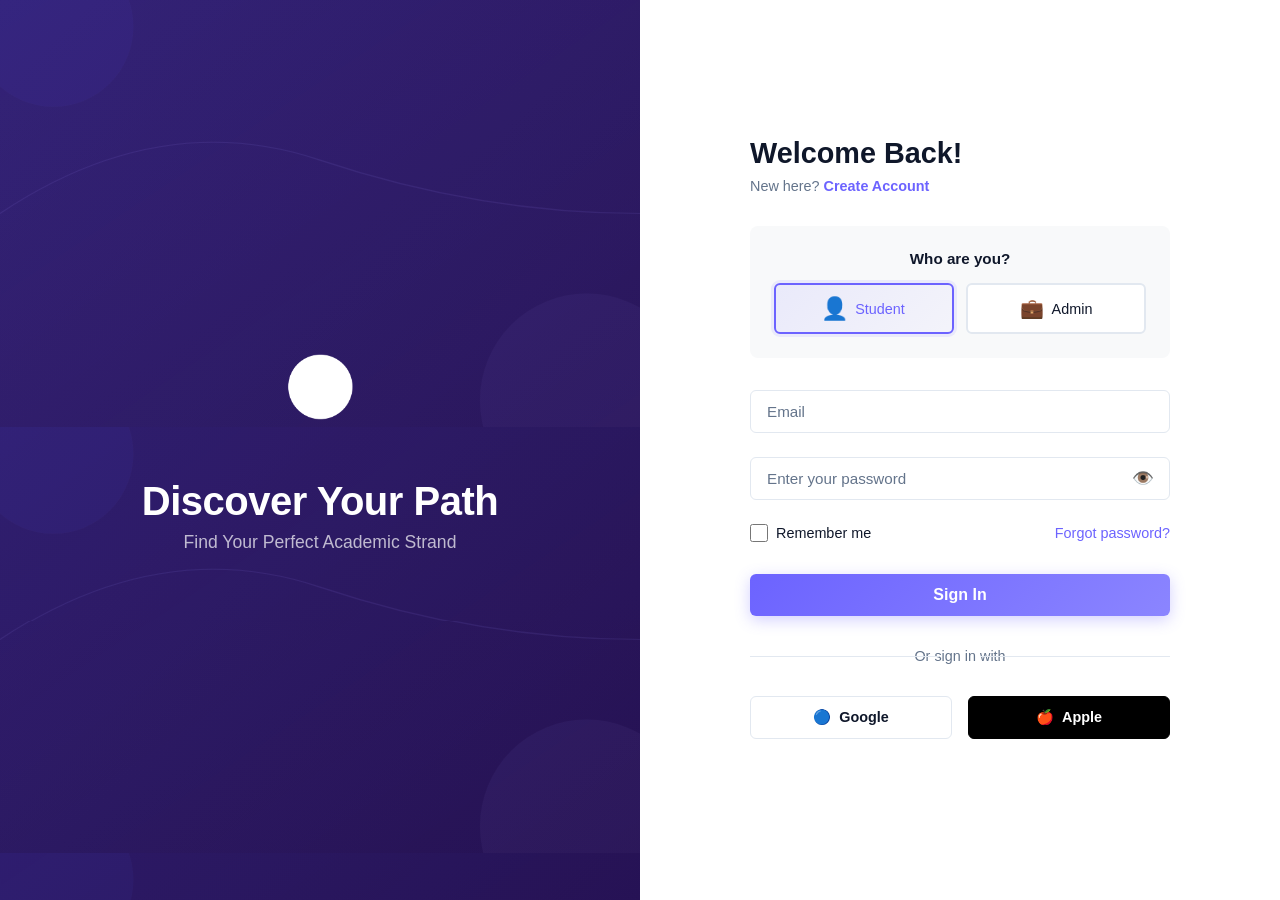
==== admin.html @ f60626fd "WIP: admin auth table and admin CRUD wiring" ====
<!DOCTYPE html>
<html lang="en">

<head>
    <meta charset="UTF-8">
    <meta name="viewport" content="width=device-width, initial-scale=1.0">
    <title>Admin Dashboard - StrandWise</title>
    <link rel="stylesheet" href="admin.css">
</head>

<body>
    <!-- ============ ADMIN DASHBOARD ============ -->
    <div class="admin-container">
        <!-- Sidebar Navigation -->
        <aside class="admin-sidebar">
            <div class="admin-logo">
                <img src="img/logo strandwise.png" alt="StrandWise" class="logo-img">
                <span>StrandWise Admin</span>
            </div>

            <nav class="admin-nav">
                <ul>
                    <li><a href="#dashboard" class="nav-link active" data-section="dashboard">📊 Dashboard</a></li>
                    <li><a href="#users" class="nav-link" data-section="users">👥 Users</a></li>
                    <li><a href="#assessments" class="nav-link" data-section="assessments">📋 Assessments</a></li>
                    <li><a href="#analytics" class="nav-link" data-section="analytics">📈 Analytics</a></li>
                    <li><a href="#reports" class="nav-link" data-section="reports">📄 Reports</a></li>
                    <li><a href="#settings" class="nav-link" data-section="settings">⚙️ Settings</a></li>
                </ul>
            </nav>

            <div class="admin-footer">
                <button class="btn-logout" onclick="logoutAdmin()">🚪 Logout</button>
            </div>
        </aside>

        <!-- Main Content -->
        <main class="admin-main">
            <!-- Top Bar -->
            <div class="admin-topbar">
                <div class="topbar-left">
                    <h1>Admin Dashboard</h1>
                </div>
                <div class="topbar-right">
                    <div class="admin-info">
                        <span class="admin-name">Administrator</span>
                        <div class="admin-avatar">AD</div>
                    </div>
                </div>
            </div>

            <!-- Content Area -->
            <div class="admin-content">

                <!-- Dashboard Section -->
                <section id="dashboard-section" class="section active">
                    <div class="section-header">
                        <h2>Dashboard Overview</h2>
                        <p>System statistics and monitor key metrics</p>
                    </div>

                    <!-- Stats Grid -->
                    <div class="stats-grid">
                        <div class="stat-card">
                            <div class="stat-icon">👥</div>
                            <div class="stat-content">
                                <h3>Total Users</h3>
                                <p class="stat-number" id="totalUsers">0</p>
                                <span class="stat-label">Registered users</span>
                            </div>
                        </div>

                        <div class="stat-card">
                            <div class="stat-icon">✅</div>
                            <div class="stat-content">
                                <h3>Assessments Completed</h3>
                                <p class="stat-number" id="completedAssessments">0</p>
                                <span class="stat-label">This month</span>
                            </div>
                        </div>

                        <div class="stat-card">
                            <div class="stat-icon">🎯</div>
                            <div class="stat-content">
                                <h3>Average Score</h3>
                                <p class="stat-number" id="avgScore">0%</p>
                                <span class="stat-label">All assessments</span>
                            </div>
                        </div>

                        <div class="stat-card">
                            <div class="stat-icon">📊</div>
                            <div class="stat-content">
                                <h3>Active Sessions</h3>
                                <p class="stat-number" id="activeSessions">0</p>
                                <span class="stat-label">Currently online</span>
                            </div>
                        </div>
                    </div>

                    <!-- Charts Section -->
                    <div class="charts-row">
                        <div class="chart-card">
                            <h3>Strand Distribution</h3>
                            <div class="strand-chart">
                                <div class="strand-bar">
                                    <div class="strand-label">Science</div>
                                    <div class="strand-progress">
                                        <div class="strand-fill science" style="width: 28%"></div>
                                    </div>
                                    <div class="strand-percent">28%</div>
                                </div>
                                <div class="strand-bar">
                                    <div class="strand-label">Technology</div>
                                    <div class="strand-progress">
                                        <div class="strand-fill technology" style="width: 35%"></div>
                                    </div>
                                    <div class="strand-percent">35%</div>
                                </div>
                                <div class="strand-bar">
                                    <div class="strand-label">Business</div>
                                    <div class="strand-progress">
                                        <div class="strand-fill business" style="width: 22%"></div>
                                    </div>
                                    <div class="strand-percent">22%</div>
                                </div>
                                <div class="strand-bar">
                                    <div class="strand-label">Arts & Humanities</div>
                                    <div class="strand-progress">
                                        <div class="strand-fill arts" style="width: 15%"></div>
                                    </div>
                                    <div class="strand-percent">15%</div>
                                </div>
                            </div>
                        </div>

                        <div class="chart-card">
                            <h3>User Growth (Last 7 Days)</h3>
                            <div class="daily-chart">
                                <div class="day-bar" style="height: 45%;" title="Mon: 15"></div>
                                <div class="day-bar" style="height: 60%;" title="Tue: 20"></div>
                                <div class="day-bar" style="height: 55%;" title="Wed: 18"></div>
                                <div class="day-bar" style="height: 70%;" title="Thu: 24"></div>
                                <div class="day-bar" style="height: 65%;" title="Fri: 22"></div>
                                <div class="day-bar" style="height: 50%;" title="Sat: 17"></div>
                                <div class="day-bar" style="height: 40%;" title="Sun: 13"></div>
                            </div>
                        </div>
                    </div>

                    <!-- Recent Activity -->
                    <div class="activity-card">
                        <h3>Recent Activity</h3>
                        <div class="activity-list">
                            <div class="activity-item">
                                <span class="activity-time">2 hours ago</span>
                                <span class="activity-desc">New user registered</span>
                            </div>
                            <div class="activity-item">
                                <span class="activity-time">5 hours ago</span>
                                <span class="activity-desc">Assessment submitted</span>
                            </div>
                            <div class="activity-item">
                                <span class="activity-time">1 day ago</span>
                                <span class="activity-desc">System backup completed</span>
                            </div>
                            <div class="activity-item">
                                <span class="activity-time">2 days ago</span>
                                <span class="activity-desc">New assessment question added</span>
                            </div>
                        </div>
                    </div>
                </section>

                <!-- Users Section -->
                <section id="users-section" class="section">
                    <div class="section-header">
                        <h2>User Management</h2>
                        <button class="btn-primary" onclick="openAddUserModal()">+ Add User</button>
                    </div>

                    <div class="search-bar">
                        <input type="text" id="userSearch" placeholder="Search users by name or email...">
                        <button onclick="searchUsers()">🔍 Search</button>
                    </div>

                    <div class="table-responsive">
                        <table class="admin-table">
                            <thead>
                                <tr>
                                    <th>Name</th>
                                    <th>Email</th>
                                    <th>School</th>
                                    <th>Grade</th>
                                    <th>Status</th>
                                    <th>Joined</th>
                                    <th>Actions</th>
                                </tr>
                            </thead>
                            <tbody id="usersTableBody">
                                <tr>
                                    <td>John Doe</td>
                                    <td>john@example.com</td>
                                    <td>Sample High School</td>
                                    <td>Grade 11</td>
                                    <td><span class="badge active">Active</span></td>
                                    <td>2024-03-15</td>
                                    <td>
                                        <button class="btn-small btn-info" onclick="viewUserDetails(1)">View</button>
                                        <button class="btn-small btn-danger" onclick="deleteUser(1)">Delete</button>
                                    </td>
                                </tr>
                                <tr>
                                    <td>Jane Smith</td>
                                    <td>jane@example.com</td>
                                    <td>Central High School</td>
                                    <td>Grade 10</td>
                                    <td><span class="badge active">Active</span></td>
                                    <td>2024-03-12</td>
                                    <td>
                                        <button class="btn-small btn-info" onclick="viewUserDetails(2)">View</button>
                                        <button class="btn-small btn-danger" onclick="deleteUser(2)">Delete</button>
                                    </td>
                                </tr>
                            </tbody>
                        </table>
                    </div>
                </section>

                <!-- Assessments Section -->
                <section id="assessments-section" class="section">
                    <div class="section-header">
                        <h2>Assessments Management</h2>
                        <button class="btn-primary" onclick="openAddAssessmentModal()">+ New Assessment</button>
                    </div>

                    <div class="filter-group">
                        <select id="assessmentFilter">
                            <option value="">All Assessments</option>
                            <option value="completed">Completed</option>
                            <option value="pending">Pending</option>
                            <option value="archived">Archived</option>
                        </select>
                    </div>

                    <div class="table-responsive">
                        <table class="admin-table">
                            <thead>
                                <tr>
                                    <th>Assessment ID</th>
                                    <th>Name</th>
                                    <th>Description</th>
                                    <th>Responses</th>
                                    <th>Status</th>
                                    <th>Actions</th>
                                </tr>
                            </thead>
                            <tbody id="assessmentsTableBody">
                                <tr>
                                    <td>Q001</td>
                                    <td>Interests</td>
                                    <td>Which subject do you find most enjoyable?</td>
                                    <td>342</td>
                                    <td><span class="badge success">Active</span></td>
                                    <td>
                                        <button class="btn-small btn-info" onclick="editAssessment(1)">Edit</button>
                                        <button class="btn-small btn-danger"
                                            onclick="deleteAssessment(1)">Delete</button>
                                    </td>
                                </tr>
                                <tr>
                                    <td>Q002</td>
                                    <td>Career Goals</td>
                                    <td>Which career path interests you the most?</td>
                                    <td>328</td>
                                    <td><span class="badge success">Active</span></td>
                                    <td>
                                        <button class="btn-small btn-info" onclick="editAssessment(2)">Edit</button>
                                        <button class="btn-small btn-danger"
                                            onclick="deleteAssessment(2)">Delete</button>
                                    </td>
                                </tr>
                            </tbody>
                        </table>
                    </div>
                </section>

                <!-- Analytics Section -->
                <section id="analytics-section" class="section">
                    <div class="section-header">
                        <h2>Analytics & Insights</h2>
                    </div>

                    <div class="analytics-grid">
                        <div class="analytics-card">
                            <h3>Completion Rate by Strand</h3>
                            <div class="text-center">
                                <div class="circle-stat">
                                    <div class="circle">
                                        <p class="percent">78%</p>
                                    </div>
                                    <p class="label">Overall Completion</p>
                                </div>
                            </div>
                        </div>

                        <div class="analytics-card">
                            <h3>Top Performing Strands</h3>
                            <ul class="analytics-list">
                                <li><span>🥇 Technology</span><span class="stat">92%</span></li>
                                <li><span>🥈 Science</span><span class="stat">87%</span></li>
                                <li><span>🥉 Business</span><span class="stat">81%</span></li>
                                <li><span>Arts</span><span class="stat">75%</span></li>
                            </ul>
                        </div>

                        <div class="analytics-card">
                            <h3>User Assessment Frequency</h3>
                            <ul class="analytics-list">
                                <li><span>1st Assessment</span><span class="stat">285 users</span></li>
                                <li><span>2nd Assessment</span><span class="stat">142 users</span></li>
                                <li><span>3+ Assessments</span><span class="stat">73 users</span></li>
                            </ul>
                        </div>

                        <div class="analytics-card">
                            <h3>Device & Browser Stats</h3>
                            <ul class="analytics-list">
                                <li><span>📱 Mobile</span><span class="stat">58%</span></li>
                                <li><span>💻 Desktop</span><span class="stat">38%</span></li>
                                <li><span>⌚ Tablet</span><span class="stat">4%</span></li>
                            </ul>
                        </div>
                    </div>
                </section>

                <!-- Reports Section -->
                <section id="reports-section" class="section">
                    <div class="section-header">
                        <h2>Generate Reports</h2>
                    </div>

                    <div class="reports-grid">
                        <div class="report-card">
                            <h3>📊 User Demographics Report</h3>
                            <p>Breakdown of users by school, grade, and location</p>
                            <button class="btn-secondary" onclick="generateReport('demographics')">Generate
                                Report</button>
                        </div>

                        <div class="report-card">
                            <h3>📈 Assessment Analytics Report</h3>
                            <p>Detailed analysis of assessment responses and trends</p>
                            <button class="btn-secondary" onclick="generateReport('assessments')">Generate
                                Report</button>
                        </div>

                        <div class="report-card">
                            <h3>🎯 Strand Recommendation Report</h3>
                            <p>Strand distribution and recommendation statistics</p>
                            <button class="btn-secondary" onclick="generateReport('strands')">Generate Report</button>
                        </div>

                        <div class="report-card">
                            <h3>📋 System Performance Report</h3>
                            <p>System uptime, performance metrics, and usage stats</p>
                            <button class="btn-secondary" onclick="generateReport('performance')">Generate
                                Report</button>
                        </div>
                    </div>

                    <div class="reports-history">
                        <h3>Recent Reports</h3>
                        <div class="history-list">
                            <div class="history-item">
                                <span>User Demographics Report</span>
                                <span class="date">2024-03-24</span>
                                <button class="btn-small" onclick="downloadReport('report-001')">Download</button>
                            </div>
                            <div class="history-item">
                                <span>Assessment Analytics Report</span>
                                <span class="date">2024-03-20</span>
                                <button class="btn-small" onclick="downloadReport('report-002')">Download</button>
                            </div>
                        </div>
                    </div>
                </section>

                <!-- Settings Section -->
                <section id="settings-section" class="section">
                    <div class="section-header">
                        <h2>System Settings</h2>
                    </div>

                    <div class="settings-container">
                        <div class="settings-group">
                            <h3>General Settings</h3>
                            <div class="setting-item">
                                <label>Application Name</label>
                                <input type="text" value="StrandWise" placeholder="Application name">
                            </div>
                            <div class="setting-item">
                                <label>Max Users</label>
                                <input type="number" value="5000" placeholder="Maximum users">
                            </div>
                            <div class="setting-item">
                                <label>Assessment Timeout (minutes)</label>
                                <input type="number" value="60" placeholder="Timeout in minutes">
                            </div>
                        </div>

                        <div class="settings-group">
                            <h3>Email Settings</h3>
                            <div class="setting-item">
                                <label>SMTP Server</label>
                                <input type="text" placeholder="smtp.gmail.com" value="smtp.gmail.com">
                            </div>
                            <div class="setting-item">
                                <label>From Email</label>
                                <input type="email" placeholder="noreply@strandwise.com" value="noreply@strandwise.com">
                            </div>
                        </div>

                        <div class="settings-group">
                            <h3>Security Settings</h3>
                            <div class="setting-item">
                                <label>
                                    <input type="checkbox" checked> Enable Two-Factor Authentication
                                </label>
                            </div>
                            <div class="setting-item">
                                <label>
                                    <input type="checkbox" checked> Require Strong Passwords
                                </label>
                            </div>
                            <div class="setting-item">
                                <label>Password Expiry (days)</label>
                                <input type="number" value="90" placeholder="Days">
                            </div>
                        </div>

                        <div class="settings-group">
                            <h3>Backup & Maintenance</h3>
                            <button class="btn-secondary" onclick="backupDatabase()">💾 Backup Database</button>
                            <button class="btn-secondary" onclick="clearCache()">🗑️ Clear Cache</button>
                            <button class="btn-danger" onclick="resetSystem()">⚠️ Reset System</button>
                        </div>

                        <button class="btn-primary" onclick="saveSettings()">💾 Save Settings</button>
                    </div>
                </section>

            </div>
        </main>
    </div>

    <!-- Add User Modal -->
    <div id="addUserModal" class="modal">
        <div class="modal-content">
            <div class="modal-header">
                <h2>Add New User</h2>
                <button class="close-btn" onclick="closeModal()">&times;</button>
            </div>
            <div class="modal-body">
                <form id="addUserForm">
                    <div class="form-group">
                        <label>First Name*</label>
                        <input type="text" name="first_name" required placeholder="Enter first name">
                    </div>
                    <div class="form-group">
                        <label>Last Name*</label>
                        <input type="text" name="last_name" required placeholder="Enter last name">
                    </div>
                    <div class="form-group">
                        <label>Email*</label>
                        <input type="email" name="email" required placeholder="Enter email">
                    </div>
                    <div class="form-group">
                        <label>Password*</label>
                        <input type="password" name="password" required placeholder="Enter password (min 8 chars)">
                    </div>
                    <div class="form-group">
                        <label>Role*</label>
                        <select name="role" required>
                            <option value="">Select role</option>
                            <option value="student">Student</option>
                            <option value="admin">Admin</option>
                        </select>
                    </div>
                    <div class="form-group">
                        <label>School*</label>
                        <input type="text" name="school" required placeholder="Enter school name">
                    </div>
                    <div class="form-group">
                        <label>Grade*</label>
                        <select name="grade_level" required>
                            <option value="">Select grade</option>
                            <option value="Grade 10">Grade 10</option>
                            <option value="Grade 11">Grade 11</option>
                            <option value="Grade 12">Grade 12</option>
                        </select>
                    </div>
                    <div class="modal-actions">
                        <button type="submit" class="btn-primary">Add User</button>
                        <button type="button" class="btn-secondary" onclick="closeModal()">Cancel</button>
                    </div>
                </form>
            </div>
        </div>
    </div>

    <!-- Add Assessment Modal -->
    <div id="addAssessmentModal" class="modal">
        <div class="modal-content">
            <div class="modal-header">
                <h2>Create New Assessment</h2>
                <button class="close-btn" onclick="closeModal()">&times;</button>
            </div>
            <div class="modal-body">
                <form id="addAssessmentForm">
                    <div class="form-group">
                        <label>Assessment Name*</label>
                        <input type="text" name="name" required placeholder="Enter assessment name">
                    </div>
                    <div class="form-group">
                        <label>Description*</label>
                        <textarea name="description" required placeholder="Enter assessment description" rows="4"></textarea>
                    </div>
                    <div class="form-group">
                        <label>Total Questions*</label>
                        <input type="number" name="total_questions" required placeholder="Enter total number of questions" min="1" max="100">
                    </div>
                    <div class="modal-actions">
                        <button type="submit" class="btn-primary">Create Assessment</button>
                        <button type="button" class="btn-secondary" onclick="closeModal()">Cancel</button>
                    </div>
                </form>
            </div>
        </div>
    </div>

    <script src="admin.js"></script>
</body>

</html>
---- admin.css ----
/* ============ ADMIN DASHBOARD STYLES ============ */

:root {
    --primary-color: #2E5090;
    --secondary-color: #7B68EE;
    --success-color: #22c55e;
    --danger-color: #ef4444;
    --warning-color: #f59e0b;
    --info-color: #3b82f6;
    --bg-dark: #0f172a;
    --bg-light: #f3f4f6;
    --text-dark: #1e293b;
    --text-light: #64748b;
    --border-color: #e2e8f0;
    --shadow: 0 4px 6px rgba(0, 0, 0, 0.1);
}

* {
    margin: 0;
    padding: 0;
    box-sizing: border-box;
}

body {
    font-family: 'Segoe UI', Tahoma, Geneva, Verdana, sans-serif;
    background-color: var(--bg-dark);
    color: var(--text-dark);
}

/* ============ LAYOUT ============ */

.admin-container {
    display: flex;
    height: 100vh;
    background-color: var(--bg-light);
}

.admin-sidebar {
    width: 260px;
    background: linear-gradient(135deg, #1e3557 0%, #2e5090 100%);
    color: white;
    display: flex;
    flex-direction: column;
    padding: 2rem 0;
    box-shadow: 2px 0 8px rgba(0, 0, 0, 0.15);
    overflow-y: auto;
}

.admin-logo {
    display: flex;
    align-items: center;
    gap: 1rem;
    padding: 0 1.5rem;
    margin-bottom: 2rem;
    font-size: 1.2rem;
    font-weight: 600;
}

.logo-img {
    width: 40px;
    height: 40px;
    border-radius: 8px;
}

.admin-nav ul {
    list-style: none;
    flex: 1;
}

.admin-nav li {
    margin: 0.5rem 0;
}

.nav-link {
    display: block;
    padding: 0.75rem 1.5rem;
    color: rgba(255, 255, 255, 0.8);
    text-decoration: none;
    border-left: 3px solid transparent;
    transition: all 0.3s ease;
}

.nav-link:hover,
.nav-link.active {
    background-color: rgba(255, 255, 255, 0.1);
    border-left-color: #7B68EE;
    color: white;
}

.admin-footer {
    padding: 1.5rem;
    border-top: 1px solid rgba(255, 255, 255, 0.1);
}

.btn-logout {
    width: 100%;
    padding: 0.75rem;
    background-color: rgba(255, 255, 255, 0.1);
    color: white;
    border: 1px solid rgba(255, 255, 255, 0.2);
    border-radius: 6px;
    cursor: pointer;
    transition: all 0.3s ease;
}

.btn-logout:hover {
    background-color: var(--danger-color);
    border-color: var(--danger-color);
}

.admin-main {
    flex: 1;
    display: flex;
    flex-direction: column;
    overflow: hidden;
}

.admin-topbar {
    background: white;
    padding: 1.5rem 2rem;
    border-bottom: 1px solid var(--border-color);
    display: flex;
    justify-content: space-between;
    align-items: center;
    box-shadow: 0 2px 4px rgba(0, 0, 0, 0.05);
}

.topbar-left h1 {
    font-size: 1.75rem;
    color: var(--text-dark);
}

.topbar-right {
    display: flex;
    align-items: center;
    gap: 2rem;
}

.admin-info {
    display: flex;
    align-items: center;
    gap: 1rem;
}

.admin-name {
    font-weight: 500;
    color: var(--text-dark);
}

.admin-avatar {
    width: 40px;
    height: 40px;
    border-radius: 50%;
    background: linear-gradient(135deg, #7B68EE, #2E5090);
    color: white;
    display: flex;
    align-items: center;
    justify-content: center;
    font-weight: 600;
}

.admin-content {
    flex: 1;
    overflow-y: auto;
    padding: 2rem;
}

.section {
    display: none;
    animation: fadeIn 0.3s ease;
}

.section.active {
    display: block;
}

@keyframes fadeIn {
    from {
        opacity: 0;
        transform: translateY(10px);
    }
    to {
        opacity: 1;
        transform: translateY(0);
    }
}

/* ============ SECTIONS ============ */

.section-header {
    display: flex;
    justify-content: space-between;
    align-items: center;
    margin-bottom: 2rem;
}

.section-header h2 {
    font-size: 1.75rem;
    color: var(--text-dark);
}

.section-header p {
    color: var(--text-light);
    font-size: 0.9rem;
}

/* ============ STATS GRID ============ */

.stats-grid {
    display: grid;
    grid-template-columns: repeat(auto-fit, minmax(250px, 1fr));
    gap: 1.5rem;
    margin-bottom: 2rem;
}

.stat-card {
    background: white;
    padding: 1.5rem;
    border-radius: 10px;
    box-shadow: var(--shadow);
    display: flex;
    gap: 1rem;
    border-left: 4px solid var(--secondary-color);
    transition: transform 0.3s ease, box-shadow 0.3s ease;
}

.stat-card:hover {
    transform: translateY(-4px);
    box-shadow: 0 8px 12px rgba(0, 0, 0, 0.15);
}

.stat-icon {
    font-size: 2.5rem;
    min-width: 60px;
    display: flex;
    align-items: center;
    justify-content: center;
}

.stat-content h3 {
    font-size: 0.9rem;
    color: var(--text-light);
    margin-bottom: 0.5rem;
}

.stat-number {
    font-size: 1.75rem;
    font-weight: 700;
    color: var(--primary-color);
    margin-bottom: 0.5rem;
}

.stat-label {
    font-size: 0.85rem;
    color: var(--text-light);
}

/* ============ CHARTS ============ */

.charts-row {
    display: grid;
    grid-template-columns: repeat(auto-fit, minmax(400px, 1fr));
    gap: 1.5rem;
    margin-bottom: 2rem;
}

.chart-card {
    background: white;
    padding: 1.5rem;
    border-radius: 10px;
    box-shadow: var(--shadow);
}

.chart-card h3 {
    margin-bottom: 1.5rem;
    color: var(--text-dark);
    font-size: 1.1rem;
}

.strand-chart {
    display: flex;
    flex-direction: column;
    gap: 1rem;
}

.strand-bar {
    display: flex;
    align-items: center;
    gap: 0.75rem;
}

.strand-label {
    min-width: 150px;
    font-size: 0.9rem;
    color: var(--text-dark);
}

.strand-progress {
    flex: 1;
    height: 24px;
    background-color: var(--bg-light);
    border-radius: 12px;
    overflow: hidden;
}

.strand-fill {
    height: 100%;
    transition: width 0.3s ease;
}

.strand-fill.science {
    background: linear-gradient(90deg, #3b82f6, #2E90DA);
}

.strand-fill.technology {
    background: linear-gradient(90deg, #7B68EE, #5B4BAA);
}

.strand-fill.business {
    background: linear-gradient(90deg, #f59e0b, #d97706);
}

.strand-fill.arts {
    background: linear-gradient(90deg, #ec4899, #be185d);
}

.strand-percent {
    min-width: 45px;
    text-align: right;
    font-size: 0.9rem;
    font-weight: 600;
    color: var(--primary-color);
}

.daily-chart {
    display: flex;
    align-items: flex-end;
    justify-content: space-around;
    height: 200px;
    gap: 0.75rem;
}

.day-bar {
    width: 100%;
    background: linear-gradient(180deg, var(--secondary-color), #9B8FEE);
    border-radius: 6px 6px 0 0;
    transition: opacity 0.3s ease;
}

.day-bar:hover {
    opacity: 0.8;
}

/* ============ ACTIVITY CARD ============ */

.activity-card {
    background: white;
    padding: 1.5rem;
    border-radius: 10px;
    box-shadow: var(--shadow);
    margin-bottom: 2rem;
}

.activity-card h3 {
    margin-bottom: 1rem;
    color: var(--text-dark);
}

.activity-list {
    display: flex;
    flex-direction: column;
    gap: 1rem;
}

.activity-item {
    display: flex;
    justify-content: space-between;
    align-items: center;
    padding-bottom: 1rem;
    border-bottom: 1px solid var(--border-color);
}

.activity-item:last-child {
    border-bottom: none;
}

.activity-time {
    font-size: 0.85rem;
    color: var(--text-light);
    min-width: 100px;
}

.activity-desc {
    color: var(--text-dark);
    font-weight: 500;
}

/* ============ BUTTONS ============ */

.btn-primary,
.btn-secondary,
.btn-danger,
.btn-info,
.btn-small {
    padding: 0.5rem 1rem;
    border: none;
    border-radius: 6px;
    cursor: pointer;
    font-size: 0.9rem;
    font-weight: 500;
    transition: all 0.3s ease;
}

.btn-primary {
    background-color: var(--primary-color);
    color: white;
}

.btn-primary:hover {
    background-color: #1e3557;
    transform: translateY(-2px);
}

.btn-secondary {
    background-color: var(--info-color);
    color: white;
}

.btn-secondary:hover {
    background-color: #2563eb;
}

.btn-danger {
    background-color: var(--danger-color);
    color: white;
}

.btn-danger:hover {
    background-color: #dc2626;
}

.btn-info {
    background-color: var(--info-color);
    color: white;
}

.btn-small {
    padding: 0.4rem 0.8rem;
    font-size: 0.8rem;
}

/* ============ TABLES ============ */

.search-bar,
.filter-group {
    display: flex;
    gap: 1rem;
    margin-bottom: 1.5rem;
}

.search-bar input,
.filter-group select {
    padding: 0.75rem;
    border: 1px solid var(--border-color);
    border-radius: 6px;
    font-size: 0.95rem;
}

.search-bar input {
    flex: 1;
}

.table-responsive {
    overflow-x: auto;
    background: white;
    border-radius: 10px;
    box-shadow: var(--shadow);
}

.admin-table {
    width: 100%;
    border-collapse: collapse;
}

.admin-table thead {
    background-color: var(--bg-light);
}

.admin-table th {
    padding: 1rem;
    text-align: left;
    font-weight: 600;
    color: var(--text-dark);
    border-bottom: 2px solid var(--border-color);
}

.admin-table td {
    padding: 1rem;
    border-bottom: 1px solid var(--border-color);
    color: var(--text-dark);
}

.admin-table tbody tr:hover {
    background-color: #fafafa;
}

.badge {
    display: inline-block;
    padding: 0.25rem 0.75rem;
    border-radius: 20px;
    font-size: 0.8rem;
    font-weight: 600;
}

.badge.active {
    background-color: rgba(34, 197, 94, 0.1);
    color: var(--success-color);
}

.badge.success {
    background-color: rgba(34, 197, 94, 0.1);
    color: var(--success-color);
}

.badge.warning {
    background-color: rgba(245, 158, 11, 0.1);
    color: var(--warning-color);
}

.badge.danger {
    background-color: rgba(239, 68, 68, 0.1);
    color: var(--danger-color);
}

/* ============ ANALYTICS ============ */

.analytics-grid {
    display: grid;
    grid-template-columns: repeat(auto-fit, minmax(280px, 1fr));
    gap: 1.5rem;
    margin-bottom: 2rem;
}

.analytics-card {
    background: white;
    padding: 1.5rem;
    border-radius: 10px;
    box-shadow: var(--shadow);
}

.analytics-card h3 {
    margin-bottom: 1.5rem;
    color: var(--text-dark);
    font-size: 1rem;
}

.text-center {
    text-align: center;
}

.circle-stat {
    display: flex;
    flex-direction: column;
    align-items: center;
    gap: 1rem;
}

.circle {
    width: 150px;
    height: 150px;
    border-radius: 50%;
    background: linear-gradient(135deg, var(--secondary-color), #2E5090);
    display: flex;
    align-items: center;
    justify-content: center;
    color: white;
}

.circle .percent {
    font-size: 2.5rem;
    font-weight: 700;
    margin: 0;
}

.label {
    color: var(--text-light);
    font-size: 0.9rem;
}

.analytics-list {
    list-style: none;
}

.analytics-list li {
    display: flex;
    justify-content: space-between;
    padding: 0.75rem 0;
    border-bottom: 1px solid var(--border-color);
}

.analytics-list li:last-child {
    border-bottom: none;
}

.analytics-list span {
    color: var(--text-dark);
}

.analytics-list .stat {
    font-weight: 600;
    color: var(--secondary-color);
}

/* ============ REPORTS ============ */

.reports-grid {
    display: grid;
    grid-template-columns: repeat(auto-fit, minmax(280px, 1fr));
    gap: 1.5rem;
    margin-bottom: 2rem;
}

.report-card {
    background: white;
    padding: 1.5rem;
    border-radius: 10px;
    box-shadow: var(--shadow);
    text-align: center;
}

.report-card h3 {
    margin-bottom: 0.5rem;
    color: var(--text-dark);
}

.report-card p {
    color: var(--text-light);
    font-size: 0.9rem;
    margin-bottom: 1rem;
}

.reports-history {
    background: white;
    padding: 1.5rem;
    border-radius: 10px;
    box-shadow: var(--shadow);
}

.reports-history h3 {
    margin-bottom: 1rem;
    color: var(--text-dark);
}

.history-list {
    display: flex;
    flex-direction: column;
    gap: 1rem;
}

.history-item {
    display: flex;
    justify-content: space-between;
    align-items: center;
    padding: 1rem;
    background-color: var(--bg-light);
    border-radius: 6px;
}

.history-item span {
    color: var(--text-dark);
}

.date {
    color: var(--text-light);
    font-size: 0.9rem;
}

/* ============ SETTINGS ============ */

.settings-container {
    background: white;
    padding: 2rem;
    border-radius: 10px;
    box-shadow: var(--shadow);
}

.settings-group {
    margin-bottom: 2rem;
    padding-bottom: 2rem;
    border-bottom: 1px solid var(--border-color);
}

.settings-group:last-of-type {
    border-bottom: none;
}

.settings-group h3 {
    margin-bottom: 1.5rem;
    color: var(--text-dark);
    font-size: 1.1rem;
}

.setting-item {
    margin-bottom: 1.5rem;
}

.setting-item label {
    display: block;
    margin-bottom: 0.5rem;
    color: var(--text-dark);
    font-weight: 500;
}

.setting-item input,
.setting-item select {
    width: 100%;
    padding: 0.75rem;
    border: 1px solid var(--border-color);
    border-radius: 6px;
    font-size: 0.95rem;
}

.setting-item input[type="checkbox"] {
    width: auto;
    margin-right: 0.5rem;
}

/* ============ MODAL ============ */

.modal {
    display: none;
    position: fixed;
    z-index: 1000;
    left: 0;
    top: 0;
    width: 100%;
    height: 100%;
    background-color: rgba(0, 0, 0, 0.5);
    backdrop-filter: blur(4px);
}

.modal.show {
    display: flex;
    align-items: center;
    justify-content: center;
}

.modal-content {
    background-color: white;
    padding: 0;
    border-radius: 10px;
    box-shadow: 0 10px 40px rgba(0, 0, 0, 0.2);
    width: 90%;
    max-width: 500px;
    animation: slideIn 0.3s ease;
}

@keyframes slideIn {
    from {
        transform: translateY(-50px);
        opacity: 0;
    }
    to {
        transform: translateY(0);
        opacity: 1;
    }
}

.modal-header {
    display: flex;
    justify-content: space-between;
    align-items: center;
    padding: 1.5rem;
    border-bottom: 1px solid var(--border-color);
}

.modal-header h2 {
    color: var(--text-dark);
}

.close-btn {
    background: none;
    border: none;
    font-size: 1.5rem;
    cursor: pointer;
    color: var(--text-light);
}

.close-btn:hover {
    color: var(--text-dark);
}

.modal-body {
    padding: 1.5rem;
}

.form-group {
    margin-bottom: 1rem;
}

.form-group label {
    display: block;
    margin-bottom: 0.5rem;
    color: var(--text-dark);
    font-weight: 500;
}

.form-group input,
.form-group select {
    width: 100%;
    padding: 0.75rem;
    border: 1px solid var(--border-color);
    border-radius: 6px;
    font-size: 0.95rem;
}

.form-group input:focus,
.form-group select:focus {
    outline: none;
    border-color: var(--primary-color);
    box-shadow: 0 0 0 3px rgba(46, 80, 144, 0.1);
}

.modal-actions {
    display: flex;
    gap: 1rem;
    justify-content: flex-end;
    margin-top: 1.5rem;
    padding-top: 1rem;
    border-top: 1px solid var(--border-color);
}

/* ============ RESPONSIVE ============ */

@media (max-width: 768px) {
    .admin-container {
        flex-direction: column;
    }

    .admin-sidebar {
        width: 100%;
        padding: 1rem;
    }

    .admin-logo span {
        display: none;
    }

    .admin-nav ul {
        display: flex;
        gap: 0.5rem;
        overflow-x: auto;
    }

    .admin-nav li {
        margin: 0;
    }

    .nav-link {
        padding: 0.5rem 0.75rem;
        white-space: nowrap;
    }

    .stats-grid {
        grid-template-columns: 1fr;
    }

    .charts-row {
        grid-template-columns: 1fr;
    }

    .admin-topbar {
        flex-direction: column;
        align-items: flex-start;
        gap: 1rem;
    }

    .topbar-right {
        width: 100%;
        justify-content: space-between;
    }

    .table-responsive {
        overflow-x: auto;
    }

    .admin-table {
        min-width: 600px;
    }
}
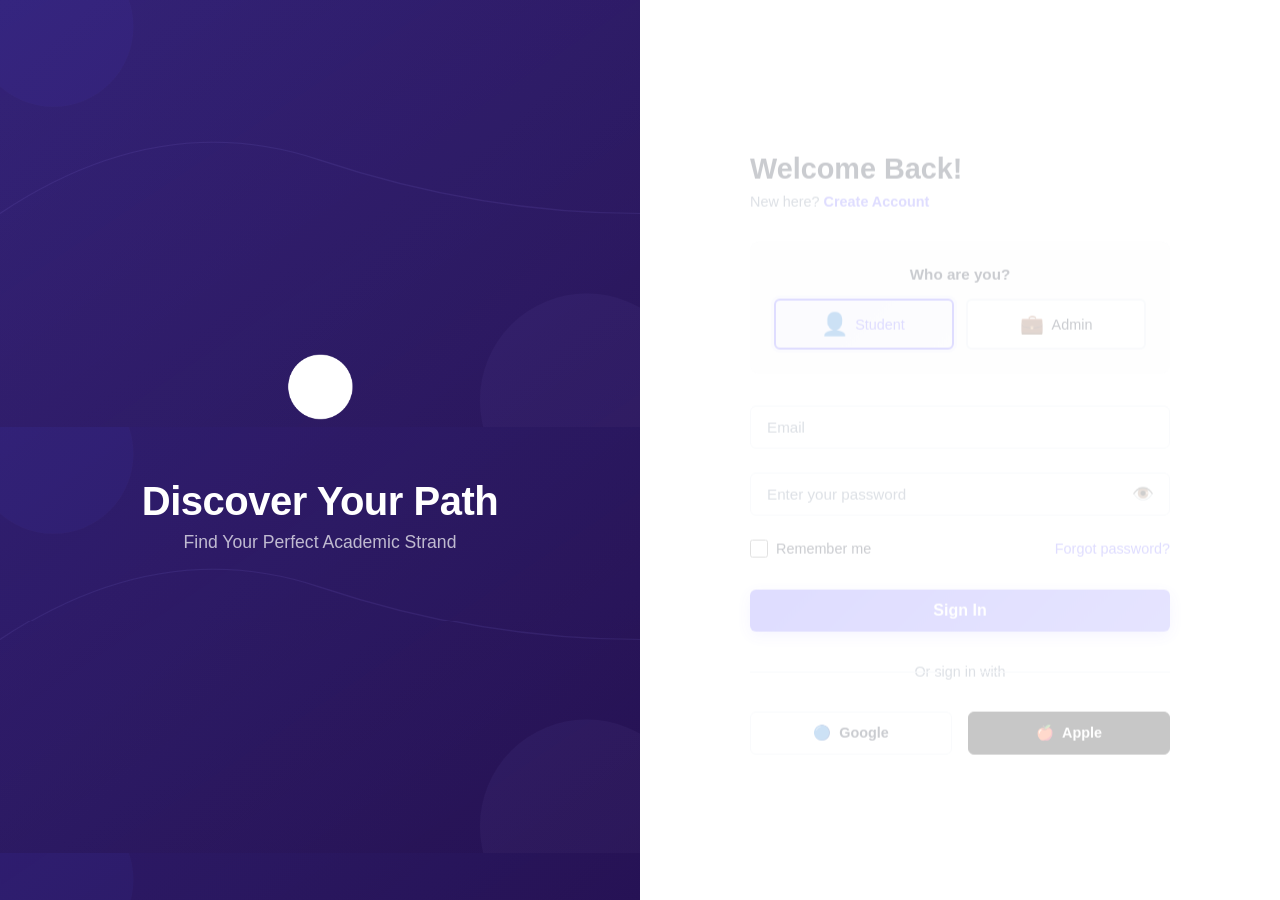
==== commit baf48149: "Implement weighted rubric scoring, dynamic progress, styled dialogs, and training export" ====
--- a/admin.html
+++ b/admin.html
@@ -5,6 +5,7 @@
     <meta charset="UTF-8">
     <meta name="viewport" content="width=device-width, initial-scale=1.0">
     <title>Admin Dashboard - StrandWise</title>
+    <link rel="stylesheet" href="ui-dialogs.css">
     <link rel="stylesheet" href="admin.css">
 </head>
 
@@ -539,6 +540,7 @@
         </div>
     </div>
 
+    <script src="ui-dialogs.js"></script>
     <script src="admin.js"></script>
 </body>
 
--- a/ui-dialogs.css
+++ b/ui-dialogs.css
@@ -0,0 +1,152 @@
+.app-ui-overlay {
+    position: fixed;
+    inset: 0;
+    background: rgba(10, 18, 36, 0.55);
+    backdrop-filter: blur(2px);
+    z-index: 2000;
+    display: none;
+    align-items: center;
+    justify-content: center;
+    padding: 1rem;
+}
+
+.app-ui-overlay.open {
+    display: flex;
+}
+
+.app-ui-modal {
+    width: min(520px, 100%);
+    background: #ffffff;
+    color: #102238;
+    border-radius: 16px;
+    box-shadow: 0 24px 60px rgba(9, 22, 48, 0.24);
+    border: 1px solid #d9e3f3;
+    overflow: hidden;
+}
+
+.app-ui-header {
+    padding: 1rem 1.25rem 0.5rem;
+}
+
+.app-ui-title {
+    margin: 0;
+    font-size: 1.15rem;
+    font-weight: 700;
+    color: #142b4f;
+}
+
+.app-ui-body {
+    padding: 0.25rem 1.25rem 1rem;
+}
+
+.app-ui-message {
+    margin: 0;
+    line-height: 1.55;
+    white-space: pre-wrap;
+    color: #28415f;
+}
+
+.app-ui-input-wrap {
+    margin-top: 0.9rem;
+}
+
+.app-ui-label {
+    display: block;
+    margin-bottom: 0.4rem;
+    font-size: 0.9rem;
+    color: #375273;
+    font-weight: 600;
+}
+
+.app-ui-input {
+    width: 100%;
+    padding: 0.75rem 0.9rem;
+    border-radius: 10px;
+    border: 1px solid #c3d2ea;
+    font-size: 0.95rem;
+    color: #102238;
+    outline: none;
+}
+
+.app-ui-input:focus {
+    border-color: #5f7cff;
+    box-shadow: 0 0 0 3px rgba(95, 124, 255, 0.16);
+}
+
+.app-ui-footer {
+    display: flex;
+    justify-content: flex-end;
+    gap: 0.65rem;
+    padding: 0.9rem 1.25rem 1.15rem;
+    border-top: 1px solid #e4ecfa;
+}
+
+.app-ui-btn {
+    border: none;
+    border-radius: 999px;
+    padding: 0.55rem 1rem;
+    font-weight: 700;
+    font-size: 0.92rem;
+    cursor: pointer;
+}
+
+.app-ui-btn-secondary {
+    background: #edf2fc;
+    color: #294768;
+}
+
+.app-ui-btn-primary {
+    background: linear-gradient(90deg, #5868ec 0%, #7478ff 100%);
+    color: #ffffff;
+}
+
+.app-ui-toast-stack {
+    position: fixed;
+    right: 1rem;
+    bottom: 1rem;
+    display: flex;
+    flex-direction: column;
+    gap: 0.65rem;
+    z-index: 2100;
+}
+
+.app-ui-toast {
+    min-width: 240px;
+    max-width: 360px;
+    background: #ffffff;
+    border: 1px solid #d5e0f2;
+    border-left: 4px solid #617bff;
+    color: #1d3552;
+    border-radius: 12px;
+    box-shadow: 0 12px 32px rgba(10, 24, 50, 0.16);
+    padding: 0.7rem 0.8rem;
+    line-height: 1.35;
+}
+
+.app-ui-toast-success {
+    border-left-color: #1ea47b;
+}
+
+.app-ui-toast-error {
+    border-left-color: #de4f4f;
+}
+
+.app-ui-toast-warning {
+    border-left-color: #d6852e;
+}
+
+@media (max-width: 640px) {
+    .app-ui-modal {
+        width: 100%;
+    }
+
+    .app-ui-toast-stack {
+        left: 0.8rem;
+        right: 0.8rem;
+        bottom: 0.8rem;
+    }
+
+    .app-ui-toast {
+        max-width: none;
+    }
+}
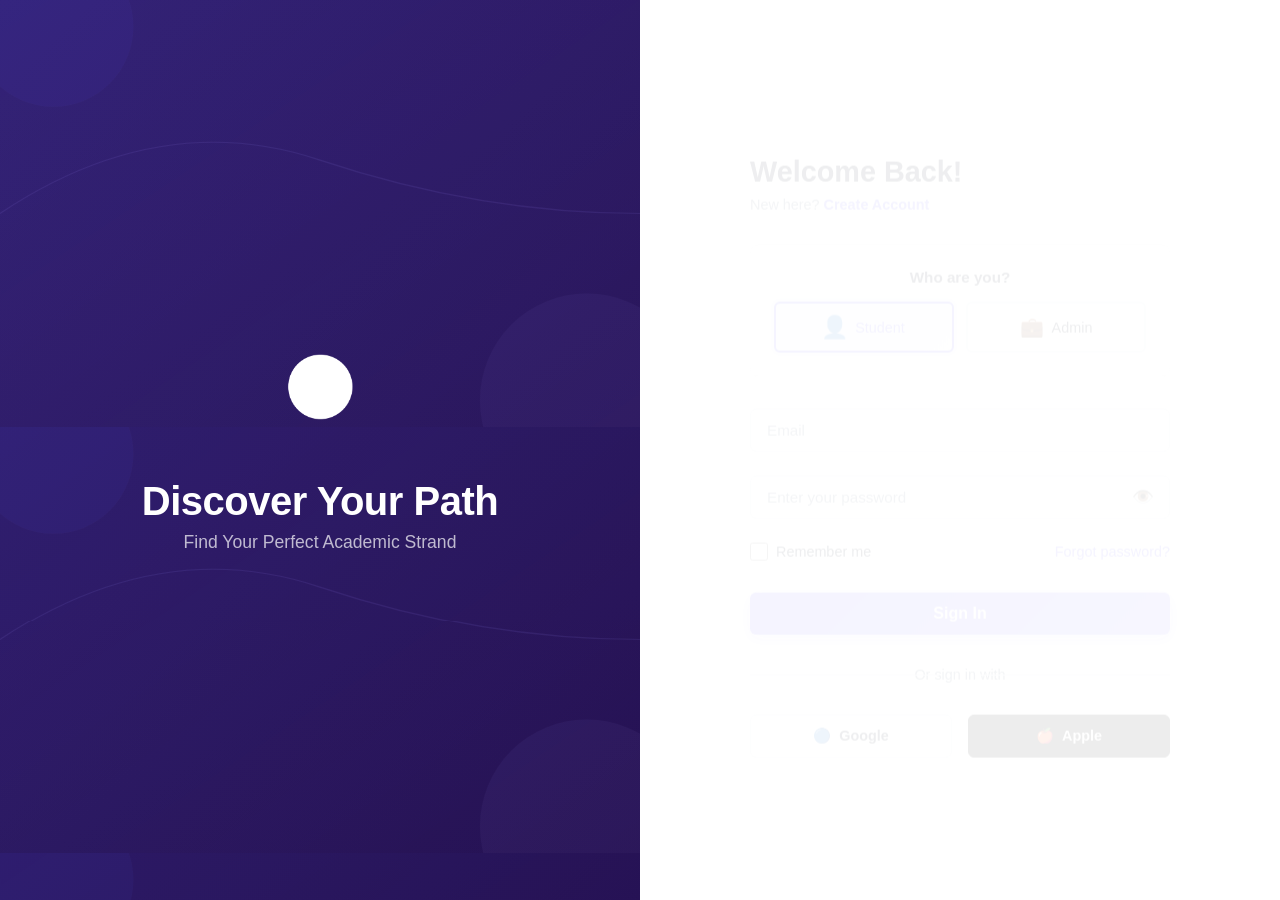
==== commit cdebc535: "Add default admin access and question management updates" ====
--- a/admin.html
+++ b/admin.html
@@ -105,30 +105,44 @@
                             <h3>Strand Distribution</h3>
                             <div class="strand-chart">
                                 <div class="strand-bar">
-                                    <div class="strand-label">Science</div>
+                                    <div class="strand-label">STEM</div>
                                     <div class="strand-progress">
-                                        <div class="strand-fill science" style="width: 28%"></div>
-                                    </div>
-                                    <div class="strand-percent">28%</div>
+                                        <div class="strand-fill stem" style="width: 20%"></div>
+                                    </div>
+                                    <div class="strand-percent">20%</div>
                                 </div>
                                 <div class="strand-bar">
-                                    <div class="strand-label">Technology</div>
+                                    <div class="strand-label">TVL-ICT</div>
                                     <div class="strand-progress">
-                                        <div class="strand-fill technology" style="width: 35%"></div>
-                                    </div>
-                                    <div class="strand-percent">35%</div>
+                                        <div class="strand-fill tvl-ict" style="width: 18%"></div>
+                                    </div>
+                                    <div class="strand-percent">18%</div>
                                 </div>
                                 <div class="strand-bar">
-                                    <div class="strand-label">Business</div>
+                                    <div class="strand-label">ABM</div>
                                     <div class="strand-progress">
-                                        <div class="strand-fill business" style="width: 22%"></div>
-                                    </div>
-                                    <div class="strand-percent">22%</div>
+                                        <div class="strand-fill abm" style="width: 16%"></div>
+                                    </div>
+                                    <div class="strand-percent">16%</div>
                                 </div>
                                 <div class="strand-bar">
-                                    <div class="strand-label">Arts & Humanities</div>
+                                    <div class="strand-label">HUMSS</div>
                                     <div class="strand-progress">
-                                        <div class="strand-fill arts" style="width: 15%"></div>
+                                        <div class="strand-fill humss" style="width: 17%"></div>
+                                    </div>
+                                    <div class="strand-percent">17%</div>
+                                </div>
+                                <div class="strand-bar">
+                                    <div class="strand-label">GAS</div>
+                                    <div class="strand-progress">
+                                        <div class="strand-fill gas" style="width: 14%"></div>
+                                    </div>
+                                    <div class="strand-percent">14%</div>
+                                </div>
+                                <div class="strand-bar">
+                                    <div class="strand-label">TVL-COOKERY</div>
+                                    <div class="strand-progress">
+                                        <div class="strand-fill tvl-cookery" style="width: 15%"></div>
                                     </div>
                                     <div class="strand-percent">15%</div>
                                 </div>
@@ -231,16 +245,18 @@
                 <!-- Assessments Section -->
                 <section id="assessments-section" class="section">
                     <div class="section-header">
-                        <h2>Assessments Management</h2>
-                        <button class="btn-primary" onclick="openAddAssessmentModal()">+ New Assessment</button>
+                        <h2>Question Management</h2>
+                        <button class="btn-primary" onclick="openAddAssessmentModal()">+ New Question</button>
                     </div>
 
                     <div class="filter-group">
                         <select id="assessmentFilter">
-                            <option value="">All Assessments</option>
-                            <option value="completed">Completed</option>
-                            <option value="pending">Pending</option>
-                            <option value="archived">Archived</option>
+                            <option value="all">All Categories</option>
+                            <option value="Part I: Academic Interests &amp; Strengths">Part I</option>
+                            <option value="Part II: Career Goals &amp; Future Plans">Part II</option>
+                            <option value="Part III: Personality &amp; Work Style">Part III</option>
+                            <option value="Part IV: Family Background &amp; Finances">Part IV</option>
+                            <option value="General">General</option>
                         </select>
                     </div>
 
@@ -248,9 +264,9 @@
                         <table class="admin-table">
                             <thead>
                                 <tr>
-                                    <th>Assessment ID</th>
-                                    <th>Name</th>
-                                    <th>Description</th>
+                                    <th>Question ID</th>
+                                    <th>Question</th>
+                                    <th>Category</th>
                                     <th>Responses</th>
                                     <th>Status</th>
                                     <th>Actions</th>
@@ -259,8 +275,8 @@
                             <tbody id="assessmentsTableBody">
                                 <tr>
                                     <td>Q001</td>
-                                    <td>Interests</td>
                                     <td>Which subject do you find most enjoyable?</td>
+                                    <td>Part I</td>
                                     <td>342</td>
                                     <td><span class="badge success">Active</span></td>
                                     <td>
@@ -271,8 +287,8 @@
                                 </tr>
                                 <tr>
                                     <td>Q002</td>
-                                    <td>Career Goals</td>
                                     <td>Which career path interests you the most?</td>
+                                    <td>Part II</td>
                                     <td>328</td>
                                     <td><span class="badge success">Active</span></td>
                                     <td>
@@ -308,10 +324,12 @@
                         <div class="analytics-card">
                             <h3>Top Performing Strands</h3>
                             <ul class="analytics-list">
-                                <li><span>🥇 Technology</span><span class="stat">92%</span></li>
-                                <li><span>🥈 Science</span><span class="stat">87%</span></li>
-                                <li><span>🥉 Business</span><span class="stat">81%</span></li>
-                                <li><span>Arts</span><span class="stat">75%</span></li>
+                                <li><span>🥇 STEM</span><span class="stat">92%</span></li>
+                                <li><span>🥈 TVL-ICT</span><span class="stat">89%</span></li>
+                                <li><span>🥉 ABM</span><span class="stat">85%</span></li>
+                                <li><span>HUMSS</span><span class="stat">81%</span></li>
+                                <li><span>GAS</span><span class="stat">77%</span></li>
+                                <li><span>TVL-COOKERY</span><span class="stat">74%</span></li>
                             </ul>
                         </div>
 
@@ -514,25 +532,33 @@
     <div id="addAssessmentModal" class="modal">
         <div class="modal-content">
             <div class="modal-header">
-                <h2>Create New Assessment</h2>
+                <h2>Add New Question</h2>
                 <button class="close-btn" onclick="closeModal()">&times;</button>
             </div>
             <div class="modal-body">
                 <form id="addAssessmentForm">
                     <div class="form-group">
-                        <label>Assessment Name*</label>
-                        <input type="text" name="name" required placeholder="Enter assessment name">
-                    </div>
-                    <div class="form-group">
-                        <label>Description*</label>
-                        <textarea name="description" required placeholder="Enter assessment description" rows="4"></textarea>
-                    </div>
-                    <div class="form-group">
-                        <label>Total Questions*</label>
-                        <input type="number" name="total_questions" required placeholder="Enter total number of questions" min="1" max="100">
+                        <label>Question Text*</label>
+                        <textarea name="question_text" required placeholder="Enter full question text"
+                            rows="4"></textarea>
+                    </div>
+                    <div class="form-group">
+                        <label>Category*</label>
+                        <select name="category" required>
+                            <option value="">Select category</option>
+                            <option value="Part I: Academic Interests &amp; Strengths">Part I: Academic Interests &amp;
+                                Strengths</option>
+                            <option value="Part II: Career Goals &amp; Future Plans">Part II: Career Goals &amp; Future
+                                Plans</option>
+                            <option value="Part III: Personality &amp; Work Style">Part III: Personality &amp; Work
+                                Style</option>
+                            <option value="Part IV: Family Background &amp; Finances">Part IV: Family Background &amp;
+                                Finances</option>
+                            <option value="General">General</option>
+                        </select>
                     </div>
                     <div class="modal-actions">
-                        <button type="submit" class="btn-primary">Create Assessment</button>
+                        <button type="submit" class="btn-primary">Create Question</button>
                         <button type="button" class="btn-secondary" onclick="closeModal()">Cancel</button>
                     </div>
                 </form>
--- a/admin.css
+++ b/admin.css
@@ -308,20 +308,28 @@
     transition: width 0.3s ease;
 }
 
-.strand-fill.science {
+.strand-fill.stem {
     background: linear-gradient(90deg, #3b82f6, #2E90DA);
 }
 
-.strand-fill.technology {
+.strand-fill.tvl-ict {
     background: linear-gradient(90deg, #7B68EE, #5B4BAA);
 }
 
-.strand-fill.business {
+.strand-fill.abm {
     background: linear-gradient(90deg, #f59e0b, #d97706);
 }
 
-.strand-fill.arts {
+.strand-fill.humss {
     background: linear-gradient(90deg, #ec4899, #be185d);
+}
+
+.strand-fill.gas {
+    background: linear-gradient(90deg, #10b981, #059669);
+}
+
+.strand-fill.tvl-cookery {
+    background: linear-gradient(90deg, #ef4444, #dc2626);
 }
 
 .strand-percent {
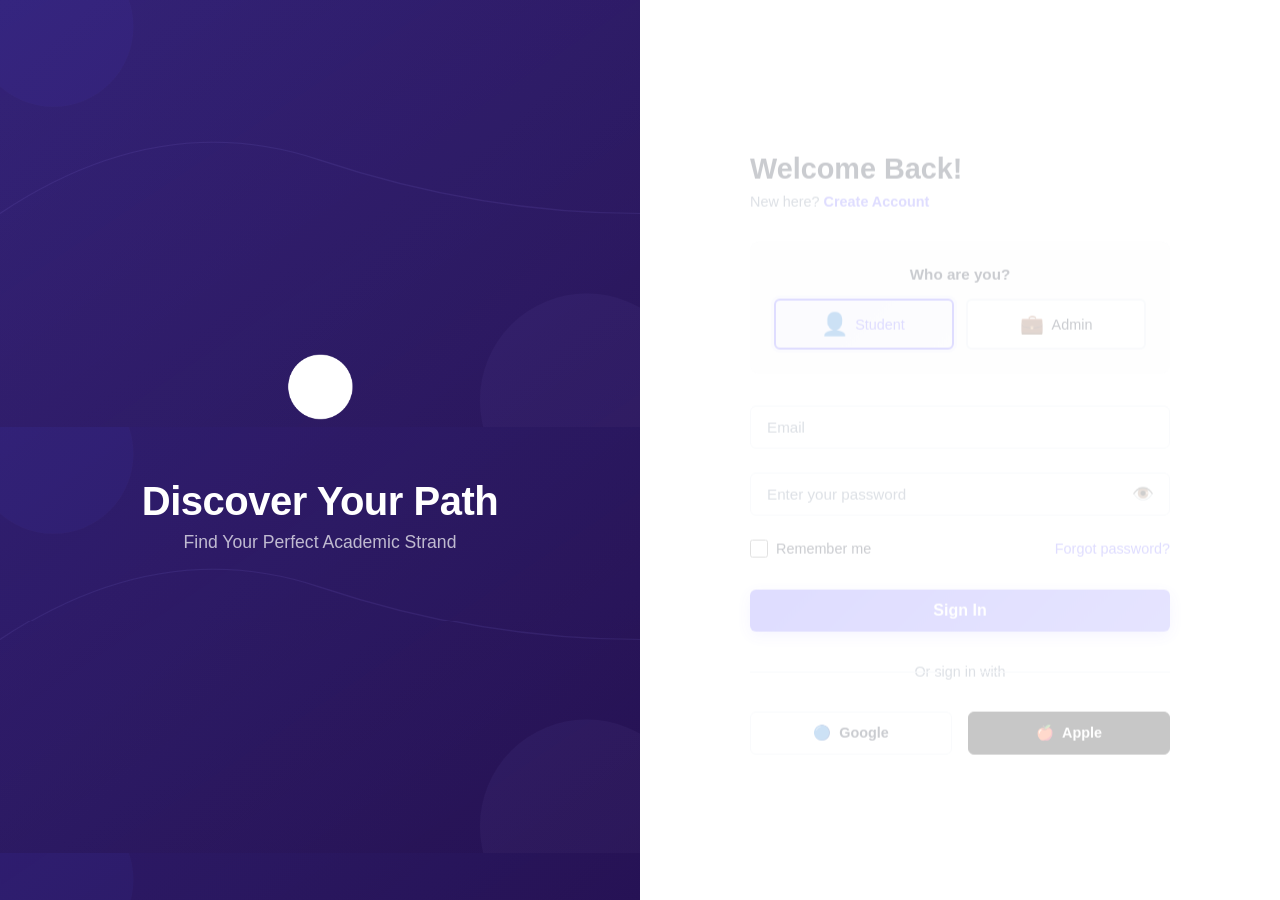
==== commit 91c1fae0: "Add admin AI training progress dashboard and API" ====
--- a/admin.html
+++ b/admin.html
@@ -163,6 +163,40 @@
                         </div>
                     </div>
 
+                    <!-- AI Training Progress -->
+                    <div class="activity-card ai-progress-card">
+                        <div class="ai-progress-header">
+                            <h3>AI Training Progress</h3>
+                            <button class="btn-small btn-info" onclick="loadModelProgress()">Refresh</button>
+                        </div>
+                        <p class="ai-progress-phase" id="aiCurrentPhase">Phase: Data Preparation</p>
+                        <div class="ai-progress-track">
+                            <div class="ai-progress-fill" id="aiProgressFill" style="width: 0%;"></div>
+                        </div>
+                        <div class="ai-progress-percent" id="aiProgressPercent">0%</div>
+
+                        <div class="ai-progress-metrics">
+                            <div class="ai-metric-item">
+                                <span class="label">Labeled Samples</span>
+                                <strong id="aiDatasetCount">0</strong>
+                            </div>
+                            <div class="ai-metric-item">
+                                <span class="label">Class Coverage</span>
+                                <strong id="aiClassCoverage">0/5</strong>
+                            </div>
+                            <div class="ai-metric-item">
+                                <span class="label">Weighted Rows</span>
+                                <strong id="aiWeightedRows">0</strong>
+                            </div>
+                            <div class="ai-metric-item">
+                                <span class="label">Latest Accuracy</span>
+                                <strong id="aiLatestAccuracy">Pending</strong>
+                            </div>
+                        </div>
+
+                        <div class="ai-milestones" id="aiMilestones"></div>
+                    </div>
+
                     <!-- Recent Activity -->
                     <div class="activity-card">
                         <h3>Recent Activity</h3>
--- a/admin.css
+++ b/admin.css
@@ -369,6 +369,119 @@
     margin-bottom: 2rem;
 }
 
+.ai-progress-card {
+    margin-bottom: 2rem;
+}
+
+.ai-progress-header {
+    display: flex;
+    justify-content: space-between;
+    align-items: center;
+    margin-bottom: 0.75rem;
+}
+
+.ai-progress-phase {
+    color: var(--text-light);
+    font-size: 0.95rem;
+    margin-bottom: 0.85rem;
+}
+
+.ai-progress-track {
+    width: 100%;
+    height: 12px;
+    border-radius: 999px;
+    background: #e7edf8;
+    overflow: hidden;
+}
+
+.ai-progress-fill {
+    height: 100%;
+    background: linear-gradient(90deg, #5f7cff 0%, #45b97a 100%);
+    transition: width 0.3s ease;
+}
+
+.ai-progress-percent {
+    margin-top: 0.6rem;
+    font-weight: 700;
+    color: var(--primary-color);
+}
+
+.ai-progress-metrics {
+    display: grid;
+    grid-template-columns: repeat(auto-fit, minmax(160px, 1fr));
+    gap: 0.8rem;
+    margin-top: 1rem;
+    margin-bottom: 1rem;
+}
+
+.ai-metric-item {
+    background: #f8fbff;
+    border: 1px solid #e2e8f0;
+    border-radius: 10px;
+    padding: 0.7rem 0.8rem;
+    display: flex;
+    flex-direction: column;
+    gap: 0.2rem;
+}
+
+.ai-metric-item .label {
+    font-size: 0.8rem;
+    color: var(--text-light);
+}
+
+.ai-metric-item strong {
+    color: var(--text-dark);
+    font-size: 1rem;
+}
+
+.ai-milestones {
+    display: grid;
+    gap: 0.55rem;
+}
+
+.ai-milestone-item {
+    border: 1px solid #e2e8f0;
+    border-radius: 8px;
+    padding: 0.6rem 0.75rem;
+    display: flex;
+    justify-content: space-between;
+    align-items: center;
+    gap: 0.8rem;
+    background: #ffffff;
+}
+
+.ai-milestone-item.done {
+    border-color: #bde8cf;
+    background: #f3fcf7;
+}
+
+.ai-milestone-item .meta {
+    display: flex;
+    flex-direction: column;
+    gap: 0.15rem;
+}
+
+.ai-milestone-item .meta .title {
+    font-size: 0.9rem;
+    font-weight: 600;
+    color: var(--text-dark);
+}
+
+.ai-milestone-item .meta .sub {
+    font-size: 0.8rem;
+    color: var(--text-light);
+}
+
+.ai-milestone-status {
+    font-weight: 700;
+    font-size: 0.85rem;
+    color: var(--warning-color);
+}
+
+.ai-milestone-item.done .ai-milestone-status {
+    color: var(--success-color);
+}
+
 .activity-card h3 {
     margin-bottom: 1rem;
     color: var(--text-dark);
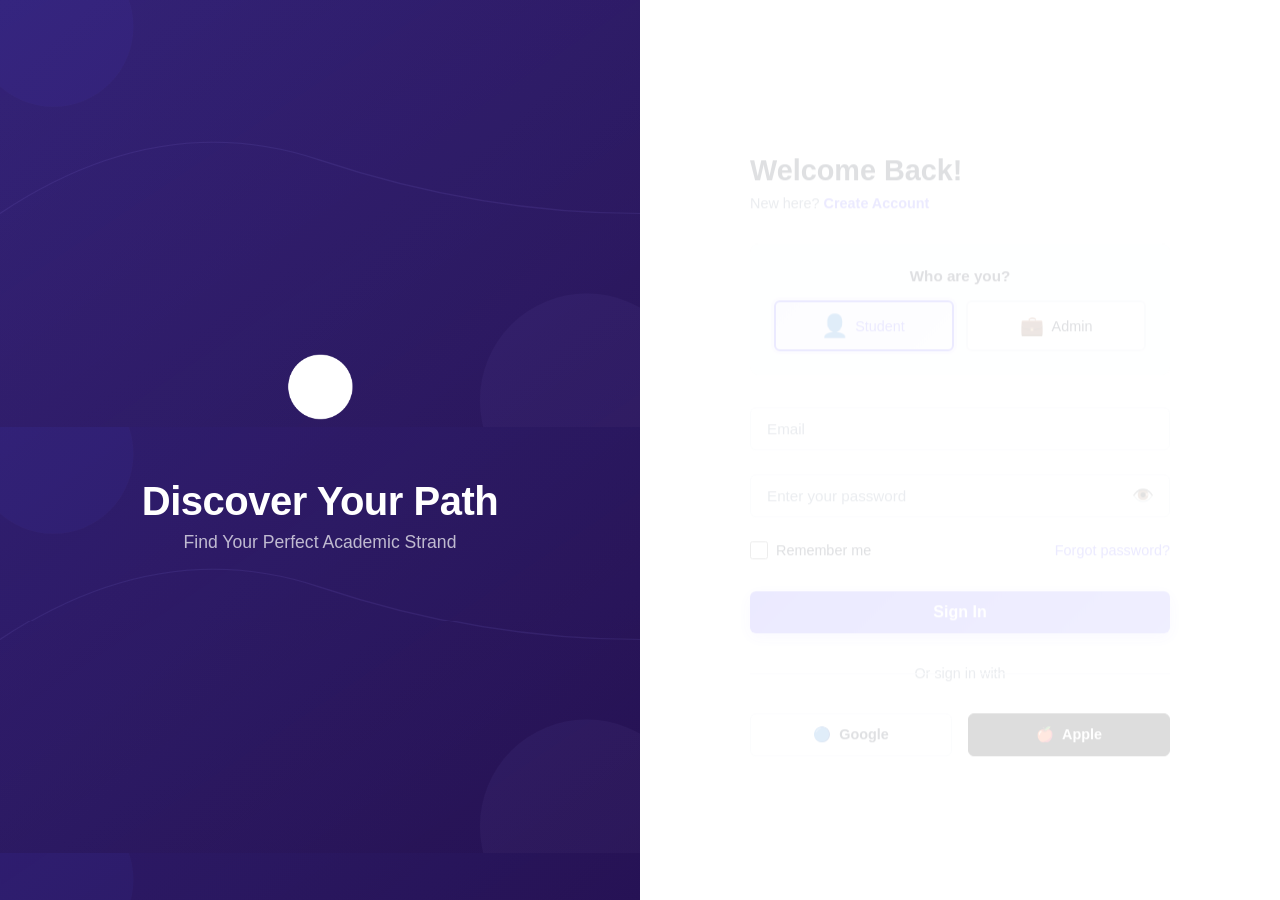
==== commit 6eb6ec73: "Add admin AI training action, run history, and auto-refresh progress panel" ====
--- a/admin.html
+++ b/admin.html
@@ -167,9 +167,13 @@
                     <div class="activity-card ai-progress-card">
                         <div class="ai-progress-header">
                             <h3>AI Training Progress</h3>
-                            <button class="btn-small btn-info" onclick="loadModelProgress()">Refresh</button>
+                            <div class="ai-progress-actions">
+                                <button class="btn-small btn-primary" id="aiTrainBtn" onclick="startModelTraining()">Start Training</button>
+                                <button class="btn-small btn-info" onclick="loadModelProgress()">Refresh</button>
+                            </div>
                         </div>
                         <p class="ai-progress-phase" id="aiCurrentPhase">Phase: Data Preparation</p>
+                        <p class="ai-progress-run-status" id="aiRunStatus">Last run: none yet</p>
                         <div class="ai-progress-track">
                             <div class="ai-progress-fill" id="aiProgressFill" style="width: 0%;"></div>
                         </div>
@@ -195,6 +199,13 @@
                         </div>
 
                         <div class="ai-milestones" id="aiMilestones"></div>
+
+                        <div class="ai-run-history">
+                            <h4>Recent Training Runs</h4>
+                            <div id="aiRunHistoryList" class="ai-run-history-list">
+                                <div class="ai-run-item empty">No training runs yet.</div>
+                            </div>
+                        </div>
                     </div>
 
                     <!-- Recent Activity -->
--- a/admin.css
+++ b/admin.css
@@ -380,10 +380,26 @@
     margin-bottom: 0.75rem;
 }
 
+.ai-progress-actions {
+    display: flex;
+    gap: 0.5rem;
+}
+
+.ai-progress-actions .btn-primary:disabled {
+    opacity: 0.7;
+    cursor: not-allowed;
+}
+
 .ai-progress-phase {
     color: var(--text-light);
     font-size: 0.95rem;
     margin-bottom: 0.85rem;
+}
+
+.ai-progress-run-status {
+    color: var(--text-dark);
+    font-size: 0.9rem;
+    margin-bottom: 0.75rem;
 }
 
 .ai-progress-track {
@@ -480,6 +496,71 @@
 
 .ai-milestone-item.done .ai-milestone-status {
     color: var(--success-color);
+}
+
+.ai-run-history {
+    margin-top: 1rem;
+    border-top: 1px solid var(--border-color);
+    padding-top: 0.75rem;
+}
+
+.ai-run-history h4 {
+    margin-bottom: 0.5rem;
+    font-size: 1rem;
+    color: var(--text-dark);
+}
+
+.ai-run-history-list {
+    display: grid;
+    gap: 0.5rem;
+}
+
+.ai-run-item {
+    display: flex;
+    justify-content: space-between;
+    gap: 0.75rem;
+    align-items: center;
+    padding: 0.6rem 0.7rem;
+    border-radius: 8px;
+    border: 1px solid var(--border-color);
+    background: #fff;
+}
+
+.ai-run-item .meta {
+    display: flex;
+    flex-direction: column;
+}
+
+.ai-run-item .title {
+    font-size: 0.9rem;
+    font-weight: 600;
+    color: var(--text-dark);
+}
+
+.ai-run-item .sub {
+    font-size: 0.8rem;
+    color: var(--text-light);
+}
+
+.ai-run-item .status {
+    font-size: 0.8rem;
+    font-weight: 700;
+    color: #2563eb;
+    text-transform: uppercase;
+}
+
+.ai-run-item.completed .status {
+    color: #16a34a;
+}
+
+.ai-run-item.failed .status {
+    color: #dc2626;
+}
+
+.ai-run-item.empty {
+    justify-content: center;
+    color: var(--text-light);
+    font-style: italic;
 }
 
 .activity-card h3 {
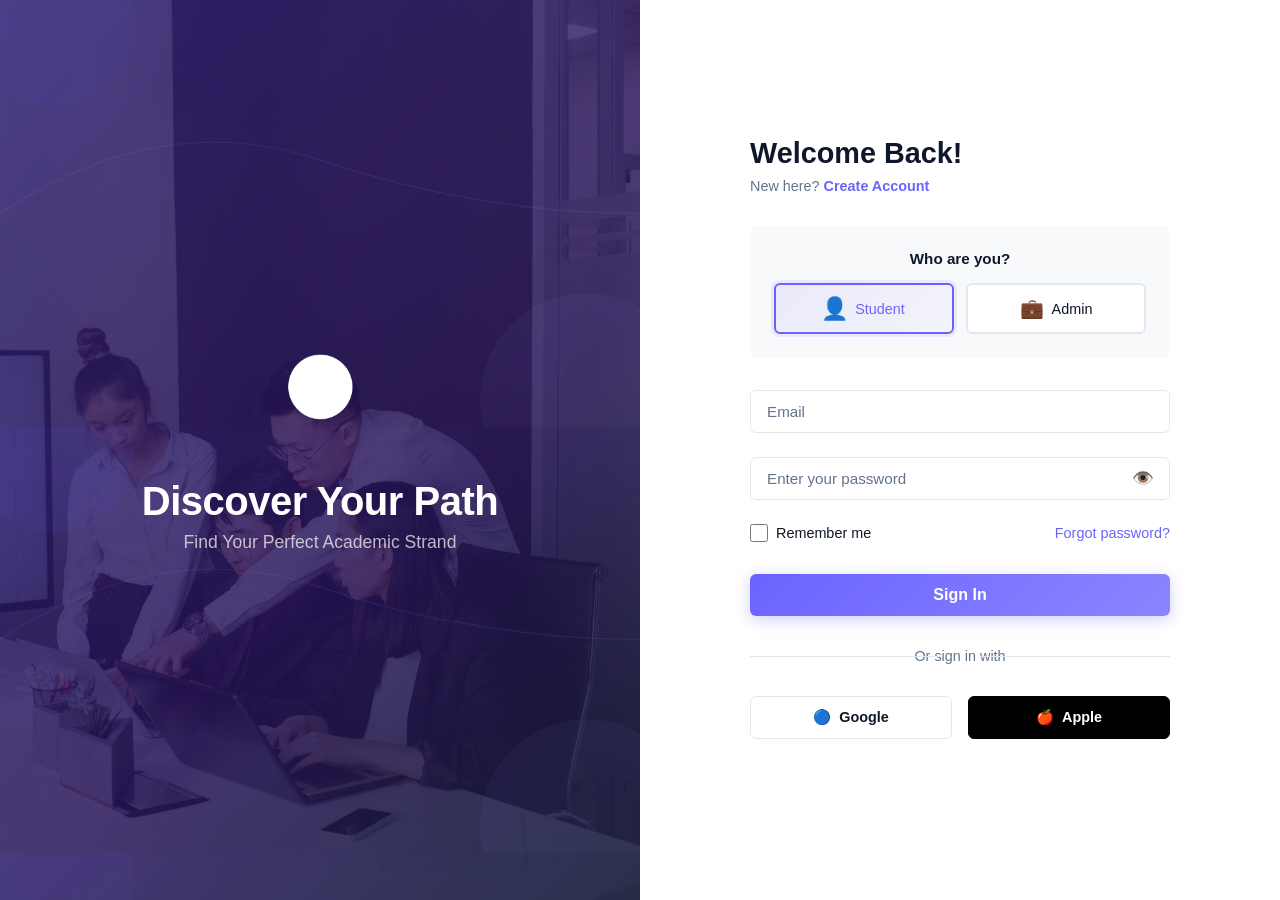
==== commit 7e7ceb0d: "Merge: integrate explainability, auto-training features with partner's UI enhancements - Added expla" ====
--- a/admin.html
+++ b/admin.html
@@ -26,6 +26,7 @@
                     <li><a href="#assessments" class="nav-link" data-section="assessments">📋 Assessments</a></li>
                     <li><a href="#analytics" class="nav-link" data-section="analytics">📈 Analytics</a></li>
                     <li><a href="#reports" class="nav-link" data-section="reports">📄 Reports</a></li>
+                    <li><a href="#quality" class="nav-link" data-section="quality">🔍 Quality Review</a></li>
                     <li><a href="#settings" class="nav-link" data-section="settings">⚙️ Settings</a></li>
                 </ul>
             </nav>
@@ -166,11 +167,15 @@
                     <!-- AI Training Progress -->
                     <div class="activity-card ai-progress-card">
                         <div class="ai-progress-header">
-                            <h3>AI Training Progress</h3>
+                            <h3>🤖 AI Training Progress (Auto-Training Active)</h3>
                             <div class="ai-progress-actions">
-                                <button class="btn-small btn-primary" id="aiTrainBtn" onclick="startModelTraining()">Start Training</button>
+                                <button class="btn-small btn-primary" id="aiTrainBtn" onclick="startModelTraining()">⚡ Force Train</button>
                                 <button class="btn-small btn-info" onclick="loadModelProgress()">Refresh</button>
                             </div>
+                        </div>
+                        <div style="background: #e8f5e9; border-left: 4px solid #4caf50; padding: 1rem; margin-bottom: 1rem; border-radius: 0.3rem; font-size: 0.95rem; color: #2e7d32;">
+                            <strong>✓ Auto-Training Enabled</strong><br>
+                            Model automatically trains after each student assessment (triggers on ≥5 new assessments or ≥6 hours since last training).
                         </div>
                         <p class="ai-progress-phase" id="aiCurrentPhase">Phase: Data Preparation</p>
                         <p class="ai-progress-run-status" id="aiRunStatus">Last run: none yet</p>
@@ -450,6 +455,54 @@
                     </div>
                 </section>
 
+                <!-- Quality Review Section -->
+                <section id="quality-section" class="section">
+                    <div class="section-header">
+                        <h2>Quality Review: Decision Paths</h2>
+                        <p>Review and audit student recommendation decisions with explainability data</p>
+                    </div>
+
+                    <div class="quality-controls" style="display: flex; gap: 1rem; margin-bottom: 1.5rem; flex-wrap: wrap; align-items: center;">
+                        <div style="flex: 1; min-width: 200px;">
+                            <label style="display: block; font-weight: 500; margin-bottom: 0.5rem;">Filter by Strand</label>
+                            <select id="filterStrandSelect" style="width: 100%; padding: 0.5rem; border: 1px solid #ccc; border-radius: 0.3rem;">
+                                <option value="">All Strands</option>
+                                <option value="STEM">STEM</option>
+                                <option value="ABM">ABM</option>
+                                <option value="HUMSS">HUMSS</option>
+                                <option value="TVL">TVL</option>
+                                <option value="GAS">GAS</option>
+                            </select>
+                        </div>
+                        <div style="flex: 0.5; min-width: 150px;">
+                            <label style="display: block; font-weight: 500; margin-bottom: 0.5rem;">Min Confidence</label>
+                            <input type="number" id="filterConfidence" placeholder="%" min="0" max="100" style="width: 100%; padding: 0.5rem; border: 1px solid #ccc; border-radius: 0.3rem;">
+                        </div>
+                        <div style="flex: 0.5; min-width: 150px;">
+                            <label style="display: block; font-weight: 500; margin-bottom: 0.5rem;">Requires Review</label>
+                            <select id="filterCounselor" style="width: 100%; padding: 0.5rem; border: 1px solid #ccc; border-radius: 0.3rem;">
+                                <option value="">Any</option>
+                                <option value="yes">Yes</option>
+                                <option value="no">No</option>
+                            </select>
+                        </div>
+                        <div style="align-self: flex-end;">
+                            <button class="btn-primary" onclick="loadDecisionPaths()" style="padding: 0.5rem 1rem;">Apply Filters</button>
+                            <button class="btn-secondary" onclick="exportDecisionPaths()" style="padding: 0.5rem 1rem; margin-left: 0.5rem;">Export CSV</button>
+                        </div>
+                    </div>
+
+                    <div id="decisionPathsContainer" style="background: white; border-radius: 0.5rem; overflow: hidden;">
+                        <div style="padding: 2rem; text-align: center; color: #999;">
+                            <p>Loading decision paths...</p>
+                        </div>
+                    </div>
+
+                    <div id="decisionPathsPagination" style="margin-top: 1.5rem; display: flex; justify-content: center; gap: 0.5rem; flex-wrap: wrap;">
+                        <!-- Pagination will be inserted here -->
+                    </div>
+                </section>
+
                 <!-- Settings Section -->
                 <section id="settings-section" class="section">
                     <div class="section-header">
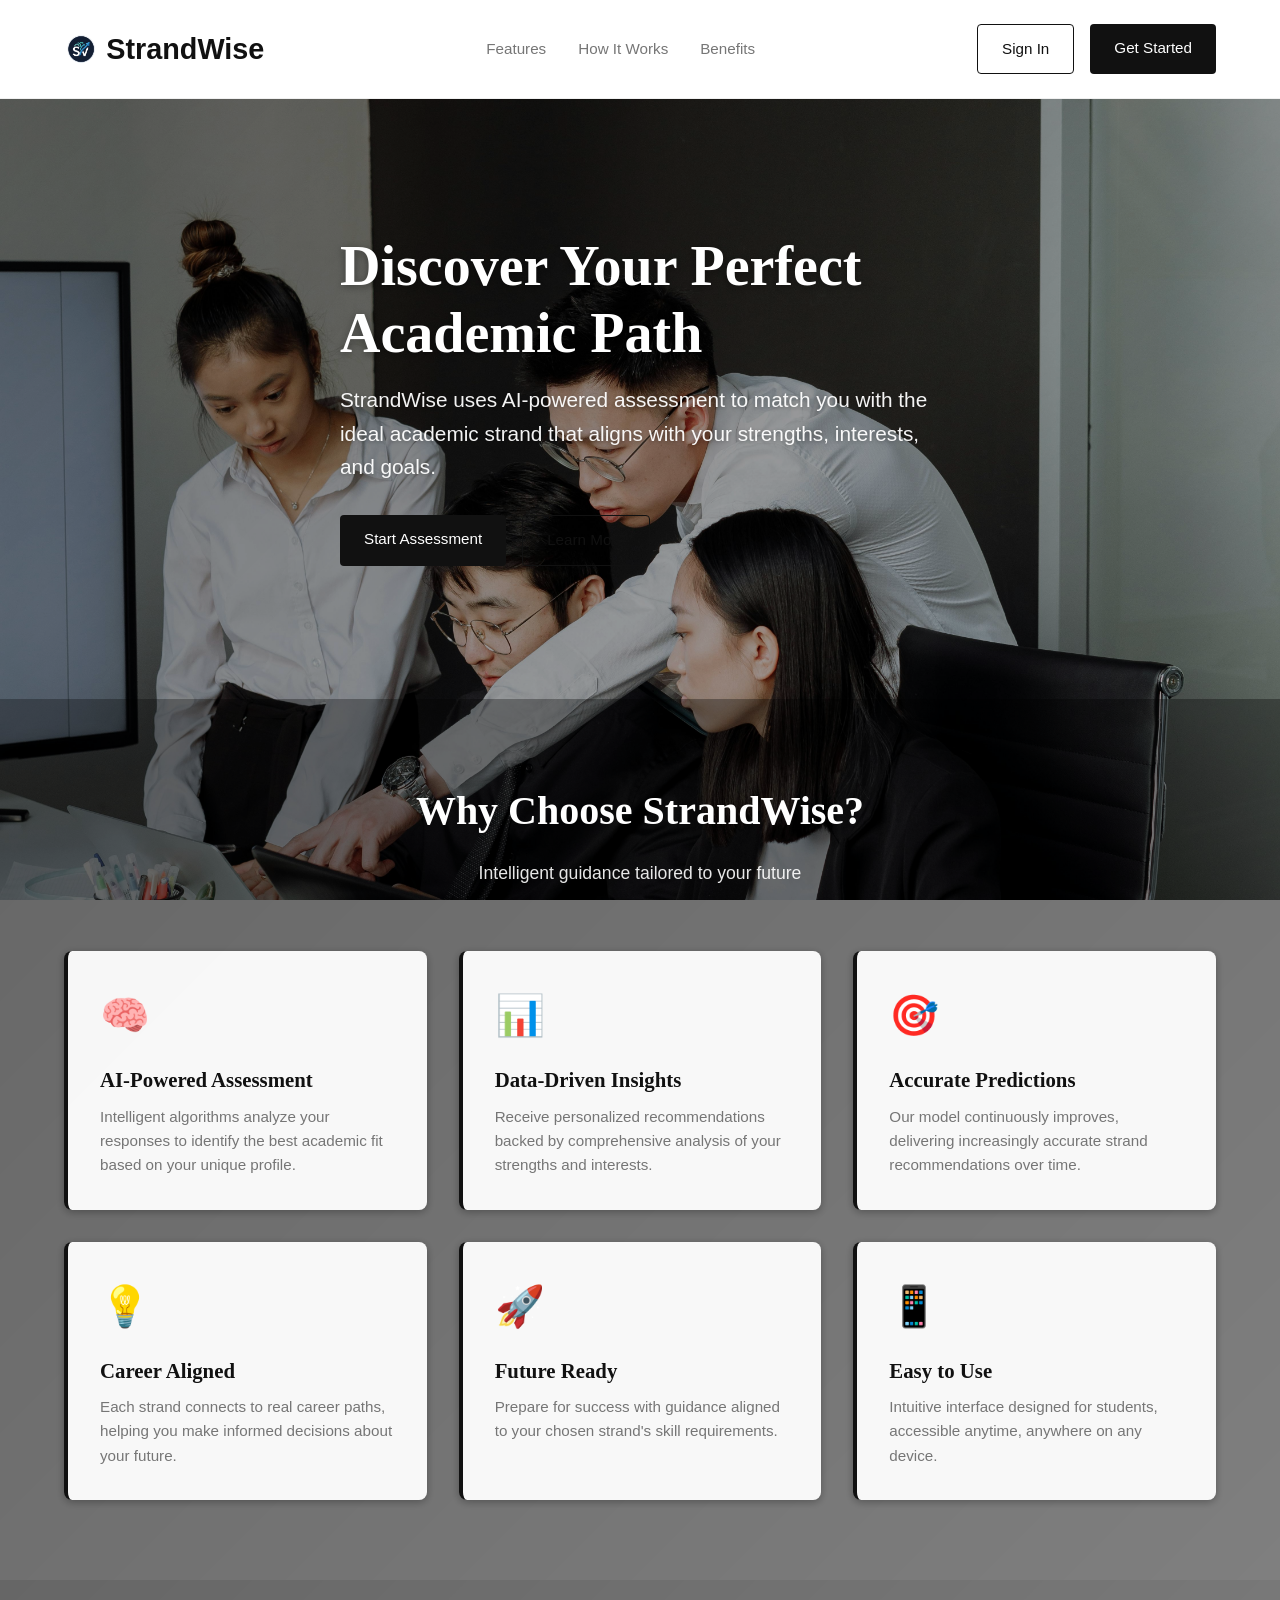
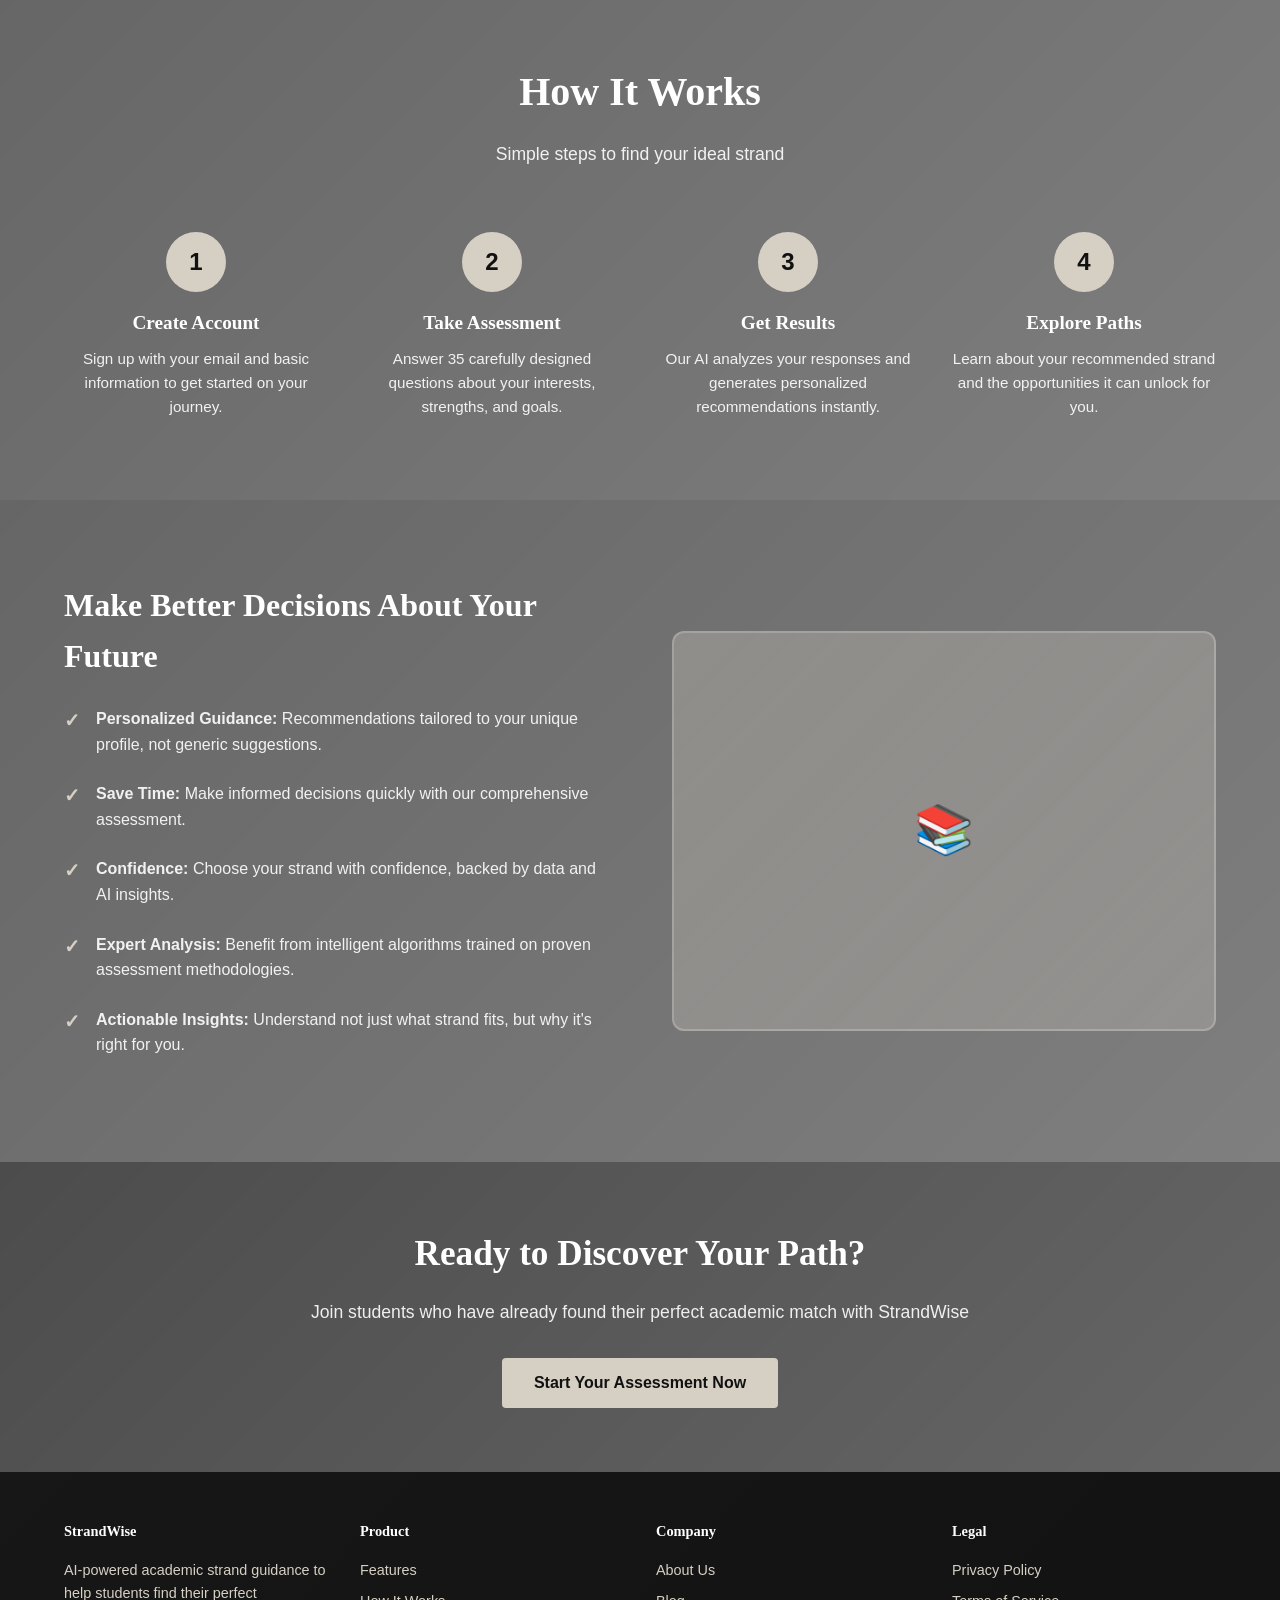
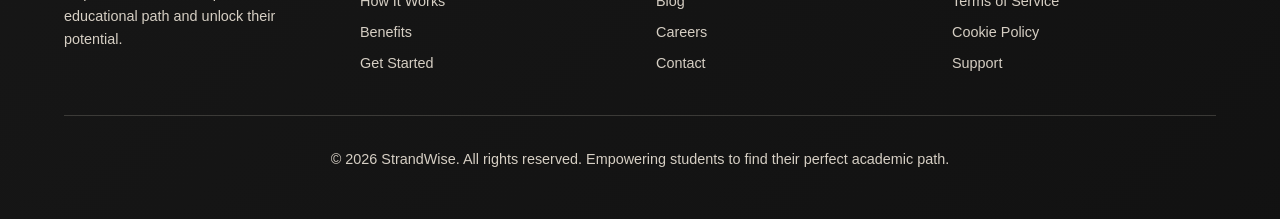
==== commit 8c9615d8: "Update admin pages and student assets" ====
--- a/admin.html
+++ b/admin.html
@@ -169,13 +169,16 @@
                         <div class="ai-progress-header">
                             <h3>🤖 AI Training Progress (Auto-Training Active)</h3>
                             <div class="ai-progress-actions">
-                                <button class="btn-small btn-primary" id="aiTrainBtn" onclick="startModelTraining()">⚡ Force Train</button>
+                                <button class="btn-small btn-primary" id="aiTrainBtn" onclick="startModelTraining()">⚡
+                                    Force Train</button>
                                 <button class="btn-small btn-info" onclick="loadModelProgress()">Refresh</button>
                             </div>
                         </div>
-                        <div style="background: #e8f5e9; border-left: 4px solid #4caf50; padding: 1rem; margin-bottom: 1rem; border-radius: 0.3rem; font-size: 0.95rem; color: #2e7d32;">
+                        <div
+                            style="background: #e8f5e9; border-left: 4px solid #4caf50; padding: 1rem; margin-bottom: 1rem; border-radius: 0.3rem; font-size: 0.95rem; color: #2e7d32;">
                             <strong>✓ Auto-Training Enabled</strong><br>
-                            Model automatically trains after each student assessment (triggers on ≥5 new assessments or ≥6 hours since last training).
+                            Model automatically trains after each student assessment (triggers on ≥5 new assessments or
+                            ≥6 hours since last training).
                         </div>
                         <p class="ai-progress-phase" id="aiCurrentPhase">Phase: Data Preparation</p>
                         <p class="ai-progress-run-status" id="aiRunStatus">Last run: none yet</p>
@@ -257,6 +260,7 @@
                                     <th>Email</th>
                                     <th>School</th>
                                     <th>Grade</th>
+                                    <th>Assessment</th>
                                     <th>Status</th>
                                     <th>Joined</th>
                                     <th>Actions</th>
@@ -268,6 +272,7 @@
                                     <td>john@example.com</td>
                                     <td>Sample High School</td>
                                     <td>Grade 11</td>
+                                    <td><span class="badge success">Completed</span></td>
                                     <td><span class="badge active">Active</span></td>
                                     <td>2024-03-15</td>
                                     <td>
@@ -280,6 +285,7 @@
                                     <td>jane@example.com</td>
                                     <td>Central High School</td>
                                     <td>Grade 10</td>
+                                    <td><span class="badge warning">Not Started</span></td>
                                     <td><span class="badge active">Active</span></td>
                                     <td>2024-03-12</td>
                                     <td>
@@ -462,10 +468,13 @@
                         <p>Review and audit student recommendation decisions with explainability data</p>
                     </div>
 
-                    <div class="quality-controls" style="display: flex; gap: 1rem; margin-bottom: 1.5rem; flex-wrap: wrap; align-items: center;">
+                    <div class="quality-controls"
+                        style="display: flex; gap: 1rem; margin-bottom: 1.5rem; flex-wrap: wrap; align-items: center;">
                         <div style="flex: 1; min-width: 200px;">
-                            <label style="display: block; font-weight: 500; margin-bottom: 0.5rem;">Filter by Strand</label>
-                            <select id="filterStrandSelect" style="width: 100%; padding: 0.5rem; border: 1px solid #ccc; border-radius: 0.3rem;">
+                            <label style="display: block; font-weight: 500; margin-bottom: 0.5rem;">Filter by
+                                Strand</label>
+                            <select id="filterStrandSelect"
+                                style="width: 100%; padding: 0.5rem; border: 1px solid #ccc; border-radius: 0.3rem;">
                                 <option value="">All Strands</option>
                                 <option value="STEM">STEM</option>
                                 <option value="ABM">ABM</option>
@@ -475,30 +484,38 @@
                             </select>
                         </div>
                         <div style="flex: 0.5; min-width: 150px;">
-                            <label style="display: block; font-weight: 500; margin-bottom: 0.5rem;">Min Confidence</label>
-                            <input type="number" id="filterConfidence" placeholder="%" min="0" max="100" style="width: 100%; padding: 0.5rem; border: 1px solid #ccc; border-radius: 0.3rem;">
+                            <label style="display: block; font-weight: 500; margin-bottom: 0.5rem;">Min
+                                Confidence</label>
+                            <input type="number" id="filterConfidence" placeholder="%" min="0" max="100"
+                                style="width: 100%; padding: 0.5rem; border: 1px solid #ccc; border-radius: 0.3rem;">
                         </div>
                         <div style="flex: 0.5; min-width: 150px;">
-                            <label style="display: block; font-weight: 500; margin-bottom: 0.5rem;">Requires Review</label>
-                            <select id="filterCounselor" style="width: 100%; padding: 0.5rem; border: 1px solid #ccc; border-radius: 0.3rem;">
+                            <label style="display: block; font-weight: 500; margin-bottom: 0.5rem;">Requires
+                                Review</label>
+                            <select id="filterCounselor"
+                                style="width: 100%; padding: 0.5rem; border: 1px solid #ccc; border-radius: 0.3rem;">
                                 <option value="">Any</option>
                                 <option value="yes">Yes</option>
                                 <option value="no">No</option>
                             </select>
                         </div>
                         <div style="align-self: flex-end;">
-                            <button class="btn-primary" onclick="loadDecisionPaths()" style="padding: 0.5rem 1rem;">Apply Filters</button>
-                            <button class="btn-secondary" onclick="exportDecisionPaths()" style="padding: 0.5rem 1rem; margin-left: 0.5rem;">Export CSV</button>
-                        </div>
-                    </div>
-
-                    <div id="decisionPathsContainer" style="background: white; border-radius: 0.5rem; overflow: hidden;">
+                            <button class="btn-primary" onclick="loadDecisionPaths()"
+                                style="padding: 0.5rem 1rem;">Apply Filters</button>
+                            <button class="btn-secondary" onclick="exportDecisionPaths()"
+                                style="padding: 0.5rem 1rem; margin-left: 0.5rem;">Export CSV</button>
+                        </div>
+                    </div>
+
+                    <div id="decisionPathsContainer"
+                        style="background: white; border-radius: 0.5rem; overflow: hidden;">
                         <div style="padding: 2rem; text-align: center; color: #999;">
                             <p>Loading decision paths...</p>
                         </div>
                     </div>
 
-                    <div id="decisionPathsPagination" style="margin-top: 1.5rem; display: flex; justify-content: center; gap: 0.5rem; flex-wrap: wrap;">
+                    <div id="decisionPathsPagination"
+                        style="margin-top: 1.5rem; display: flex; justify-content: center; gap: 0.5rem; flex-wrap: wrap;">
                         <!-- Pagination will be inserted here -->
                     </div>
                 </section>
--- a/ui-dialogs.css
+++ b/ui-dialogs.css
@@ -1,7 +1,7 @@
 .app-ui-overlay {
     position: fixed;
     inset: 0;
-    background: rgba(10, 18, 36, 0.55);
+    background: rgba(17, 17, 17, 0.55);
     backdrop-filter: blur(2px);
     z-index: 2000;
     display: none;
@@ -17,10 +17,10 @@
 .app-ui-modal {
     width: min(520px, 100%);
     background: #ffffff;
-    color: #102238;
+    color: #111111;
     border-radius: 16px;
-    box-shadow: 0 24px 60px rgba(9, 22, 48, 0.24);
-    border: 1px solid #d9e3f3;
+    box-shadow: 0 24px 60px rgba(17, 17, 17, 0.24);
+    border: 1px solid #dddddd;
     overflow: hidden;
 }
 
@@ -32,7 +32,7 @@
     margin: 0;
     font-size: 1.15rem;
     font-weight: 700;
-    color: #142b4f;
+    color: #111111;
 }
 
 .app-ui-body {
@@ -43,7 +43,7 @@
     margin: 0;
     line-height: 1.55;
     white-space: pre-wrap;
-    color: #28415f;
+    color: #444444;
 }
 
 .app-ui-input-wrap {
@@ -54,7 +54,7 @@
     display: block;
     margin-bottom: 0.4rem;
     font-size: 0.9rem;
-    color: #375273;
+    color: #555555;
     font-weight: 600;
 }
 
@@ -62,15 +62,15 @@
     width: 100%;
     padding: 0.75rem 0.9rem;
     border-radius: 10px;
-    border: 1px solid #c3d2ea;
+    border: 1px solid #cccccc;
     font-size: 0.95rem;
-    color: #102238;
+    color: #111111;
     outline: none;
 }
 
 .app-ui-input:focus {
-    border-color: #5f7cff;
-    box-shadow: 0 0 0 3px rgba(95, 124, 255, 0.16);
+    border-color: #111111;
+    box-shadow: 0 0 0 3px rgba(17, 17, 17, 0.16);
 }
 
 .app-ui-footer {
@@ -78,7 +78,7 @@
     justify-content: flex-end;
     gap: 0.65rem;
     padding: 0.9rem 1.25rem 1.15rem;
-    border-top: 1px solid #e4ecfa;
+    border-top: 1px solid #dddddd;
 }
 
 .app-ui-btn {
@@ -91,12 +91,12 @@
 }
 
 .app-ui-btn-secondary {
-    background: #edf2fc;
-    color: #294768;
+    background: #f2f2f2;
+    color: #111111;
 }
 
 .app-ui-btn-primary {
-    background: linear-gradient(90deg, #5868ec 0%, #7478ff 100%);
+    background: linear-gradient(90deg, #111111 0%, #4a4a4a 100%);
     color: #ffffff;
 }
 
@@ -114,9 +114,9 @@
     min-width: 240px;
     max-width: 360px;
     background: #ffffff;
-    border: 1px solid #d5e0f2;
-    border-left: 4px solid #617bff;
-    color: #1d3552;
+    border: 1px solid #dddddd;
+    border-left: 4px solid #111111;
+    color: #111111;
     border-radius: 12px;
     box-shadow: 0 12px 32px rgba(10, 24, 50, 0.16);
     padding: 0.7rem 0.8rem;
@@ -124,15 +124,15 @@
 }
 
 .app-ui-toast-success {
-    border-left-color: #1ea47b;
+    border-left-color: #111111;
 }
 
 .app-ui-toast-error {
-    border-left-color: #de4f4f;
+    border-left-color: #444444;
 }
 
 .app-ui-toast-warning {
-    border-left-color: #d6852e;
+    border-left-color: #777777;
 }
 
 @media (max-width: 640px) {
--- a/admin.css
+++ b/admin.css
@@ -1,13 +1,13 @@
 /* ============ ADMIN DASHBOARD STYLES ============ */
 
 :root {
-    --primary-color: #2E5090;
-    --secondary-color: #7B68EE;
-    --success-color: #22c55e;
-    --danger-color: #ef4444;
-    --warning-color: #f59e0b;
-    --info-color: #3b82f6;
-    --bg-dark: #0f172a;
+    --primary-color: #111111;
+    --secondary-color: #4d4d4d;
+    --success-color: #111111;
+    --danger-color: #4b4b4b;
+    --warning-color: #6b6b6b;
+    --info-color: #2d2d2d;
+    --bg-dark: #111111;
     --bg-light: #f3f4f6;
     --text-dark: #1e293b;
     --text-light: #64748b;
@@ -37,7 +37,7 @@
 
 .admin-sidebar {
     width: 260px;
-    background: linear-gradient(135deg, #1e3557 0%, #2e5090 100%);
+    background: linear-gradient(135deg, #111111 0%, #4a4a4a 100%);
     color: white;
     display: flex;
     flex-direction: column;
@@ -83,7 +83,7 @@
 .nav-link:hover,
 .nav-link.active {
     background-color: rgba(255, 255, 255, 0.1);
-    border-left-color: #7B68EE;
+    border-left-color: #111111;
     color: white;
 }
 
@@ -151,7 +151,7 @@
     width: 40px;
     height: 40px;
     border-radius: 50%;
-    background: linear-gradient(135deg, #7B68EE, #2E5090);
+    background: linear-gradient(135deg, #1f1f1f, #4a4a4a);
     color: white;
     display: flex;
     align-items: center;
@@ -309,27 +309,27 @@
 }
 
 .strand-fill.stem {
-    background: linear-gradient(90deg, #3b82f6, #2E90DA);
+    background: linear-gradient(90deg, #4a4a4a, #2a2a2a);
 }
 
 .strand-fill.tvl-ict {
-    background: linear-gradient(90deg, #7B68EE, #5B4BAA);
+    background: linear-gradient(90deg, #4a4a4a, #2f2f2f);
 }
 
 .strand-fill.abm {
-    background: linear-gradient(90deg, #f59e0b, #d97706);
+    background: linear-gradient(90deg, #6a6a6a, #3a3a3a);
 }
 
 .strand-fill.humss {
-    background: linear-gradient(90deg, #ec4899, #be185d);
+    background: linear-gradient(90deg, #6a6a6a, #3a3a3a);
 }
 
 .strand-fill.gas {
-    background: linear-gradient(90deg, #10b981, #059669);
+    background: linear-gradient(90deg, #6a6a6a, #3a3a3a);
 }
 
 .strand-fill.tvl-cookery {
-    background: linear-gradient(90deg, #ef4444, #dc2626);
+    background: linear-gradient(90deg, #6a6a6a, #3a3a3a);
 }
 
 .strand-percent {
@@ -350,7 +350,7 @@
 
 .day-bar {
     width: 100%;
-    background: linear-gradient(180deg, var(--secondary-color), #9B8FEE);
+    background: linear-gradient(180deg, var(--secondary-color), #2d2d2d);
     border-radius: 6px 6px 0 0;
     transition: opacity 0.3s ease;
 }
@@ -412,7 +412,7 @@
 
 .ai-progress-fill {
     height: 100%;
-    background: linear-gradient(90deg, #5f7cff 0%, #45b97a 100%);
+    background: linear-gradient(90deg, #4a4a4a 0%, #1f1f1f 100%);
     transition: width 0.3s ease;
 }
 
@@ -431,7 +431,7 @@
 }
 
 .ai-metric-item {
-    background: #f8fbff;
+    background: #f7f7f7;
     border: 1px solid #e2e8f0;
     border-radius: 10px;
     padding: 0.7rem 0.8rem;
@@ -467,8 +467,8 @@
 }
 
 .ai-milestone-item.done {
-    border-color: #bde8cf;
-    background: #f3fcf7;
+    border-color: #dddddd;
+    background: #f7f7f7;
 }
 
 .ai-milestone-item .meta {
@@ -545,16 +545,16 @@
 .ai-run-item .status {
     font-size: 0.8rem;
     font-weight: 700;
-    color: #2563eb;
+    color: #111111;
     text-transform: uppercase;
 }
 
 .ai-run-item.completed .status {
-    color: #16a34a;
+    color: #111111;
 }
 
 .ai-run-item.failed .status {
-    color: #dc2626;
+    color: #4b4b4b;
 }
 
 .ai-run-item.empty {
@@ -619,7 +619,7 @@
 }
 
 .btn-primary:hover {
-    background-color: #1e3557;
+    background-color: #222222;
     transform: translateY(-2px);
 }
 
@@ -629,7 +629,7 @@
 }
 
 .btn-secondary:hover {
-    background-color: #2563eb;
+    background-color: #222222;
 }
 
 .btn-danger {
@@ -638,7 +638,7 @@
 }
 
 .btn-danger:hover {
-    background-color: #dc2626;
+    background-color: #222222;
 }
 
 .btn-info {
@@ -771,7 +771,7 @@
     width: 150px;
     height: 150px;
     border-radius: 50%;
-    background: linear-gradient(135deg, var(--secondary-color), #2E5090);
+    background: linear-gradient(135deg, var(--secondary-color), #2d2d2d);
     display: flex;
     align-items: center;
     justify-content: center;
@@ -1090,3 +1090,290 @@
         min-width: 600px;
     }
 }
+
+/* Editorial monochrome refresh */
+:root {
+    --primary-color: #111111;
+    --secondary-color: #4d4d4d;
+    --success-color: #111111;
+    --danger-color: #5f2a2a;
+    --warning-color: #8a6d3b;
+    --info-color: #2d2d2d;
+    --bg-dark: #111111;
+    --bg-light: #f5f1ea;
+    --text-dark: #111111;
+    --text-light: #666666;
+    --border-color: #ddd6ca;
+    --shadow: 0 8px 24px rgba(17, 17, 17, 0.06);
+}
+
+html,
+body {
+    background: #f5f1ea;
+    color: var(--text-dark);
+    font-family: Inter, "Segoe UI", "Helvetica Neue", Arial, sans-serif;
+}
+
+body {
+    position: relative;
+}
+
+body::before {
+    content: '';
+    position: fixed;
+    inset: 0;
+    pointer-events: none;
+    background:
+        radial-gradient(circle at 15% 18%, rgba(255, 255, 255, 0.58), transparent 24%),
+        radial-gradient(circle at 86% 82%, rgba(0, 0, 0, 0.04), transparent 28%);
+}
+
+h1, h2, h3, h4, h5,
+.section-header h2,
+.topbar-left h1,
+.stat-content h3,
+.chart-card h3,
+.activity-card h3,
+.analytics-card h3,
+.report-card h3,
+.settings-group h3 {
+    font-family: Georgia, "Times New Roman", Times, serif;
+    letter-spacing: -0.03em;
+}
+
+.admin-container {
+    background: #f5f1ea;
+}
+
+.admin-sidebar {
+    background: linear-gradient(180deg, #111111 0%, #171717 100%);
+    box-shadow: 2px 0 24px rgba(17, 17, 17, 0.18);
+}
+
+.admin-logo span,
+.nav-link,
+.btn-logout {
+    color: rgba(255, 255, 255, 0.86);
+}
+
+.nav-link {
+    border-left-color: transparent;
+}
+
+.nav-link:hover,
+.nav-link.active {
+    background: rgba(255, 255, 255, 0.08);
+    border-left-color: #ffffff;
+    color: #ffffff;
+}
+
+.admin-footer {
+    border-top-color: rgba(255, 255, 255, 0.08);
+}
+
+.btn-logout {
+    background: rgba(255, 255, 255, 0.06);
+    border-color: rgba(255, 255, 255, 0.12);
+    border-radius: 999px;
+}
+
+.btn-logout:hover {
+    background: #ffffff;
+    color: #111111;
+    border-color: #ffffff;
+}
+
+.admin-main {
+    background: transparent;
+}
+
+.admin-topbar {
+    margin: 1.25rem 1.25rem 0;
+    border: 1px solid var(--border-color);
+    border-radius: 24px;
+    box-shadow: var(--shadow);
+}
+
+.admin-content {
+    padding: 1.25rem;
+}
+
+.section {
+    animation: none;
+}
+
+.section-header h2 {
+    font-size: clamp(1.5rem, 2.4vw, 2.1rem);
+}
+
+.section-header p {
+    color: var(--text-light);
+}
+
+.stat-card,
+.chart-card,
+.activity-card,
+.analytics-card,
+.report-card,
+.reports-history,
+.settings-container,
+.table-responsive,
+.modal-content {
+    background: #ffffff;
+    border: 1px solid var(--border-color);
+    border-radius: 22px;
+    box-shadow: var(--shadow);
+}
+
+.stat-card:hover,
+.chart-card:hover,
+.activity-card:hover,
+.analytics-card:hover,
+.report-card:hover {
+    transform: translateY(-4px);
+    box-shadow: 0 16px 34px rgba(17, 17, 17, 0.08);
+}
+
+.stat-card {
+    background: linear-gradient(180deg, #ffffff 0%, #faf8f3 100%);
+    border-left-color: #111111;
+}
+
+.stat-number {
+    color: #111111;
+}
+
+.strand-progress,
+.ai-progress-track {
+    background-color: #efe9df;
+}
+
+.strand-fill.stem,
+.strand-fill.tvl-ict,
+.strand-fill.abm,
+.strand-fill.humss,
+.strand-fill.gas,
+.strand-fill.tvl-cookery,
+.ai-progress-fill,
+.day-bar {
+    background: linear-gradient(180deg, #2a2a2a 0%, #111111 100%);
+}
+
+.admin-table thead {
+    background-color: #f3eee6;
+}
+
+.admin-table th,
+.admin-table td {
+    border-bottom-color: var(--border-color);
+}
+
+.admin-table tbody tr:hover {
+    background-color: #faf8f3;
+}
+
+.badge.active,
+.badge.success,
+.badge.warning,
+.badge.danger {
+    background-color: rgba(17, 17, 17, 0.06);
+    color: #111111;
+}
+
+.btn-primary,
+.btn-secondary,
+.btn-info,
+.btn-danger,
+.btn-small {
+    border-radius: 999px;
+    box-shadow: none;
+}
+
+.btn-primary {
+    background: #111111;
+    color: #ffffff;
+}
+
+.btn-primary:hover {
+    background: #222222;
+}
+
+.btn-secondary,
+.btn-info,
+.btn-small {
+    background: #ffffff;
+    color: #111111;
+    border: 1px solid var(--border-color);
+}
+
+.btn-danger {
+    background: #111111;
+    color: #ffffff;
+}
+
+.search-bar input,
+.filter-group select,
+.setting-item input,
+.setting-item select,
+.form-group input,
+.form-group select {
+    border-radius: 14px;
+    border-color: rgba(17, 17, 17, 0.14);
+}
+
+.modal-header,
+.modal-body {
+    background: #ffffff;
+}
+
+.close-btn {
+    color: var(--text-light);
+}
+
+.modal-actions {
+    border-top-color: var(--border-color);
+}
+
+.daily-chart {
+    padding-top: 1rem;
+}
+
+.ai-progress-card {
+    background: linear-gradient(180deg, #ffffff 0%, #faf8f3 100%);
+}
+
+.ai-progress-phase,
+.ai-progress-run-status,
+.ai-metric-item .label,
+.ai-milestone-item .meta .sub,
+.ai-run-item .sub,
+.activity-time,
+.history-title,
+.history-detail,
+.date {
+    color: var(--text-light);
+}
+
+.ai-milestone-item.done {
+    border-color: rgba(17, 17, 17, 0.12);
+}
+
+.ai-milestone-item.done .ai-milestone-status,
+.ai-run-item.completed .status {
+    color: #111111;
+}
+
+@media (max-width: 768px) {
+    .admin-topbar {
+        margin: 0.75rem 0.75rem 0;
+    }
+
+    .admin-content {
+        padding: 0.75rem;
+    }
+
+    .admin-sidebar {
+        border-right: none;
+        border-bottom: 1px solid rgba(255, 255, 255, 0.08);
+    }
+}
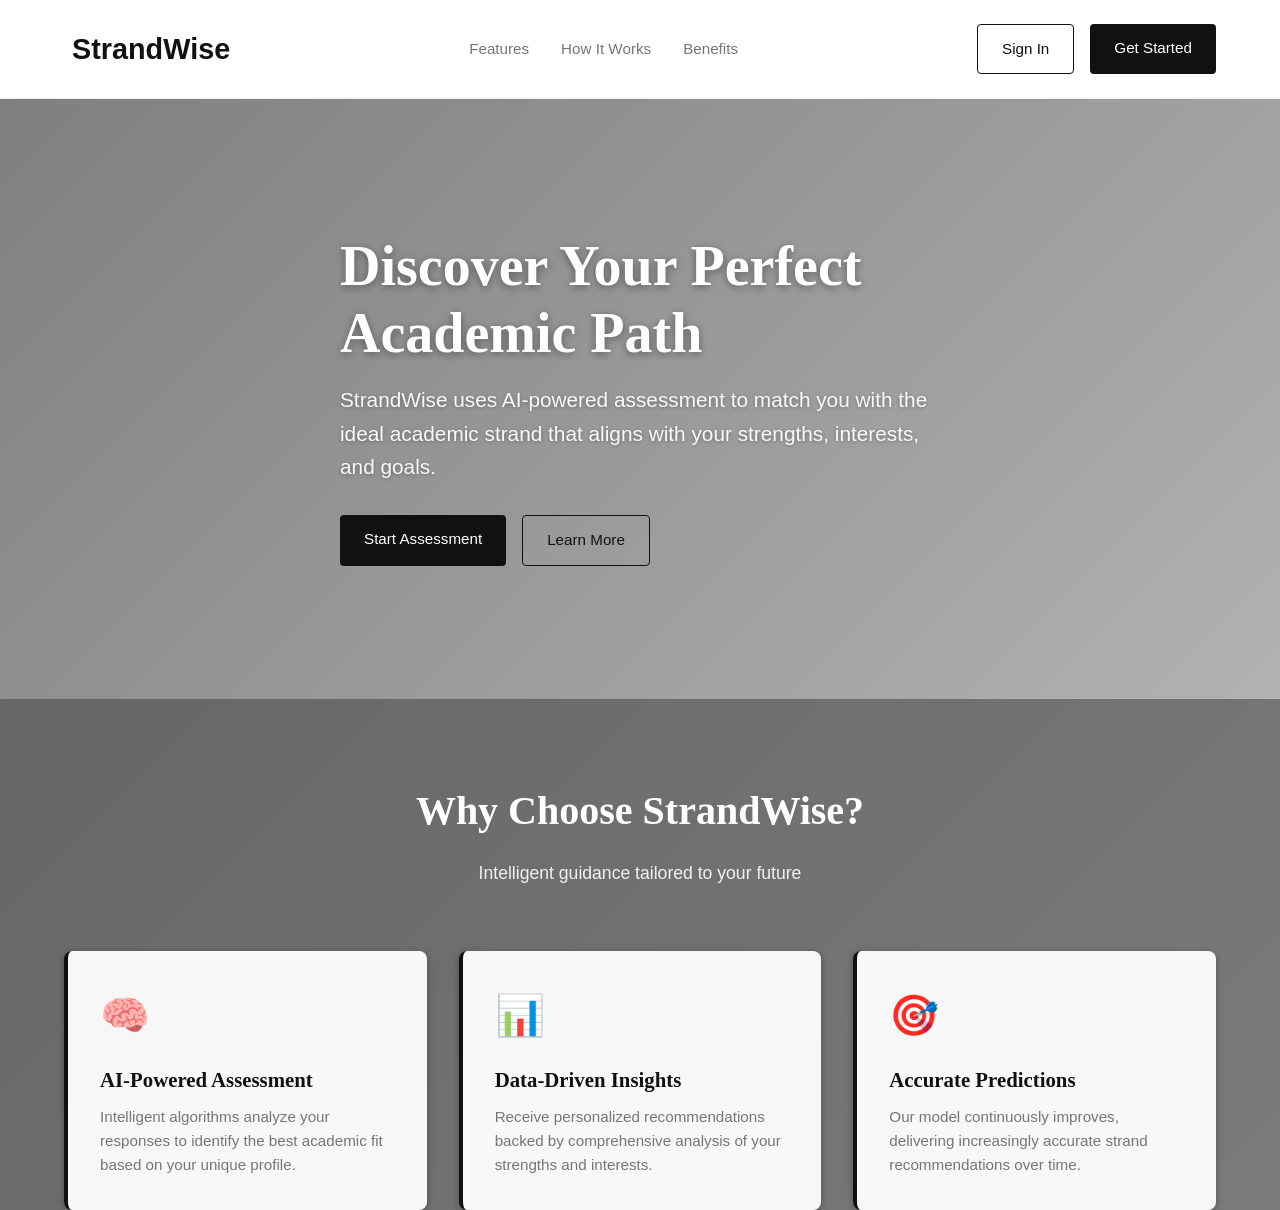
==== commit 37379f43: "Implement Flask ML backend integration with admin health status" ====
--- a/admin.html
+++ b/admin.html
@@ -180,6 +180,10 @@
                             Model automatically trains after each student assessment (triggers on ≥5 new assessments or
                             ≥6 hours since last training).
                         </div>
+                        <div id="aiFlaskStatus" style="display: inline-flex; align-items: center; gap: 0.4rem; padding: 0.45rem 0.7rem; margin-bottom: 0.9rem; border-radius: 999px; background: #fff3cd; color: #7a5a00; font-size: 0.88rem; border: 1px solid #ffe08a;">
+                            <span style="width: 8px; height: 8px; border-radius: 50%; background: #d69e2e;"></span>
+                            Flask ML Service: Checking...
+                        </div>
                         <p class="ai-progress-phase" id="aiCurrentPhase">Phase: Data Preparation</p>
                         <p class="ai-progress-run-status" id="aiRunStatus">Last run: none yet</p>
                         <div class="ai-progress-track">
